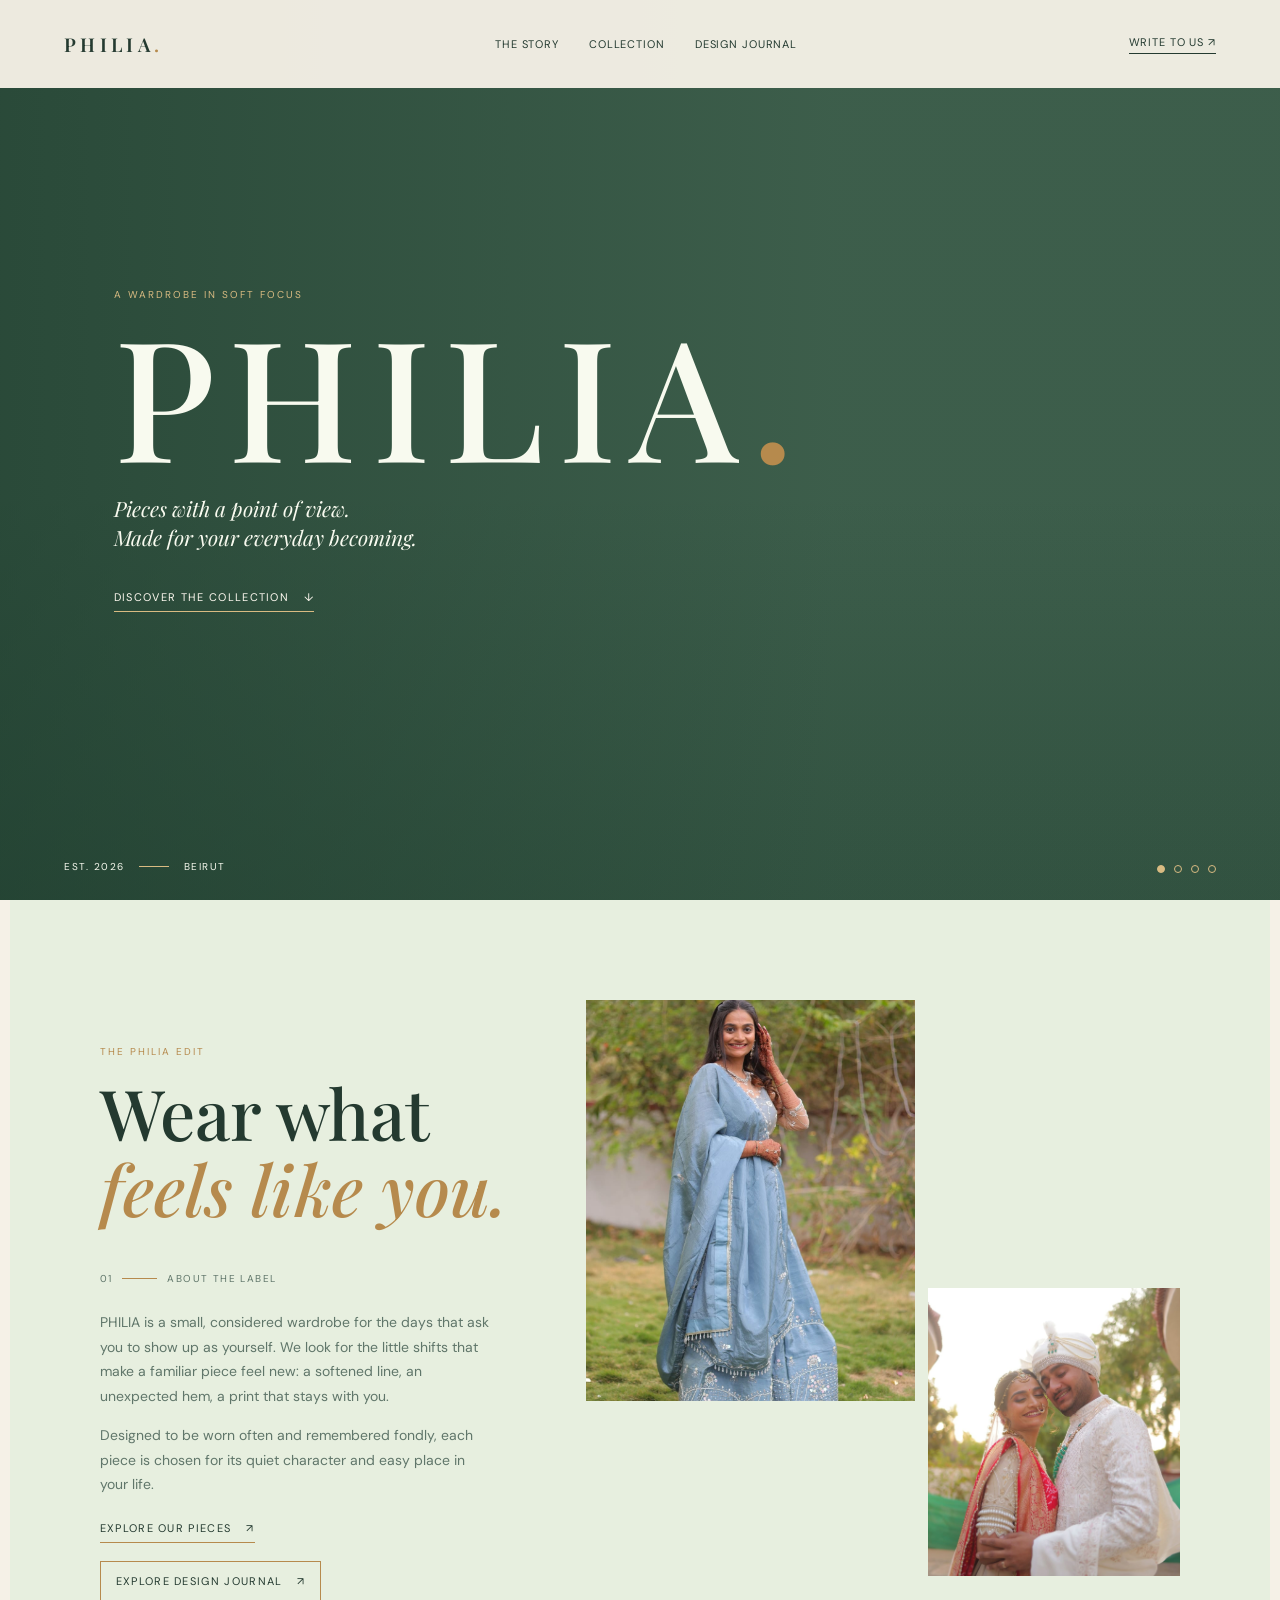
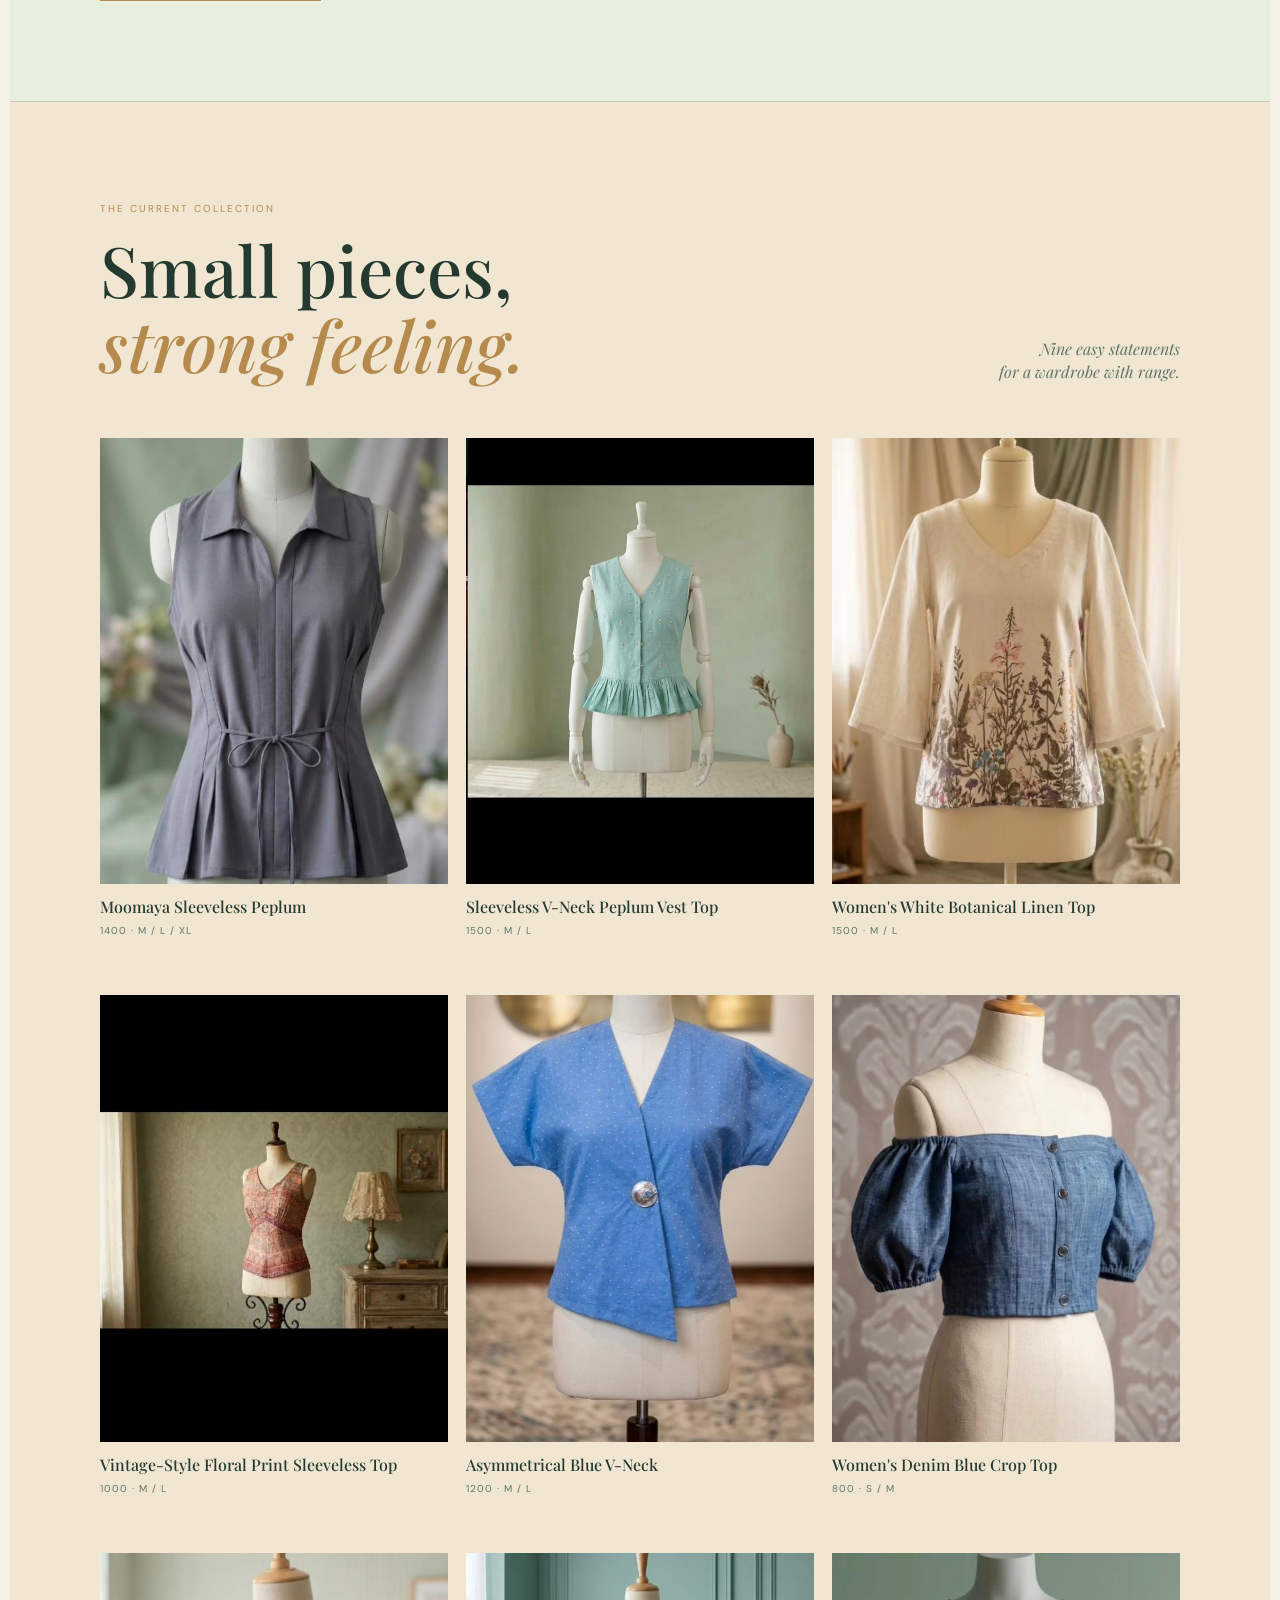
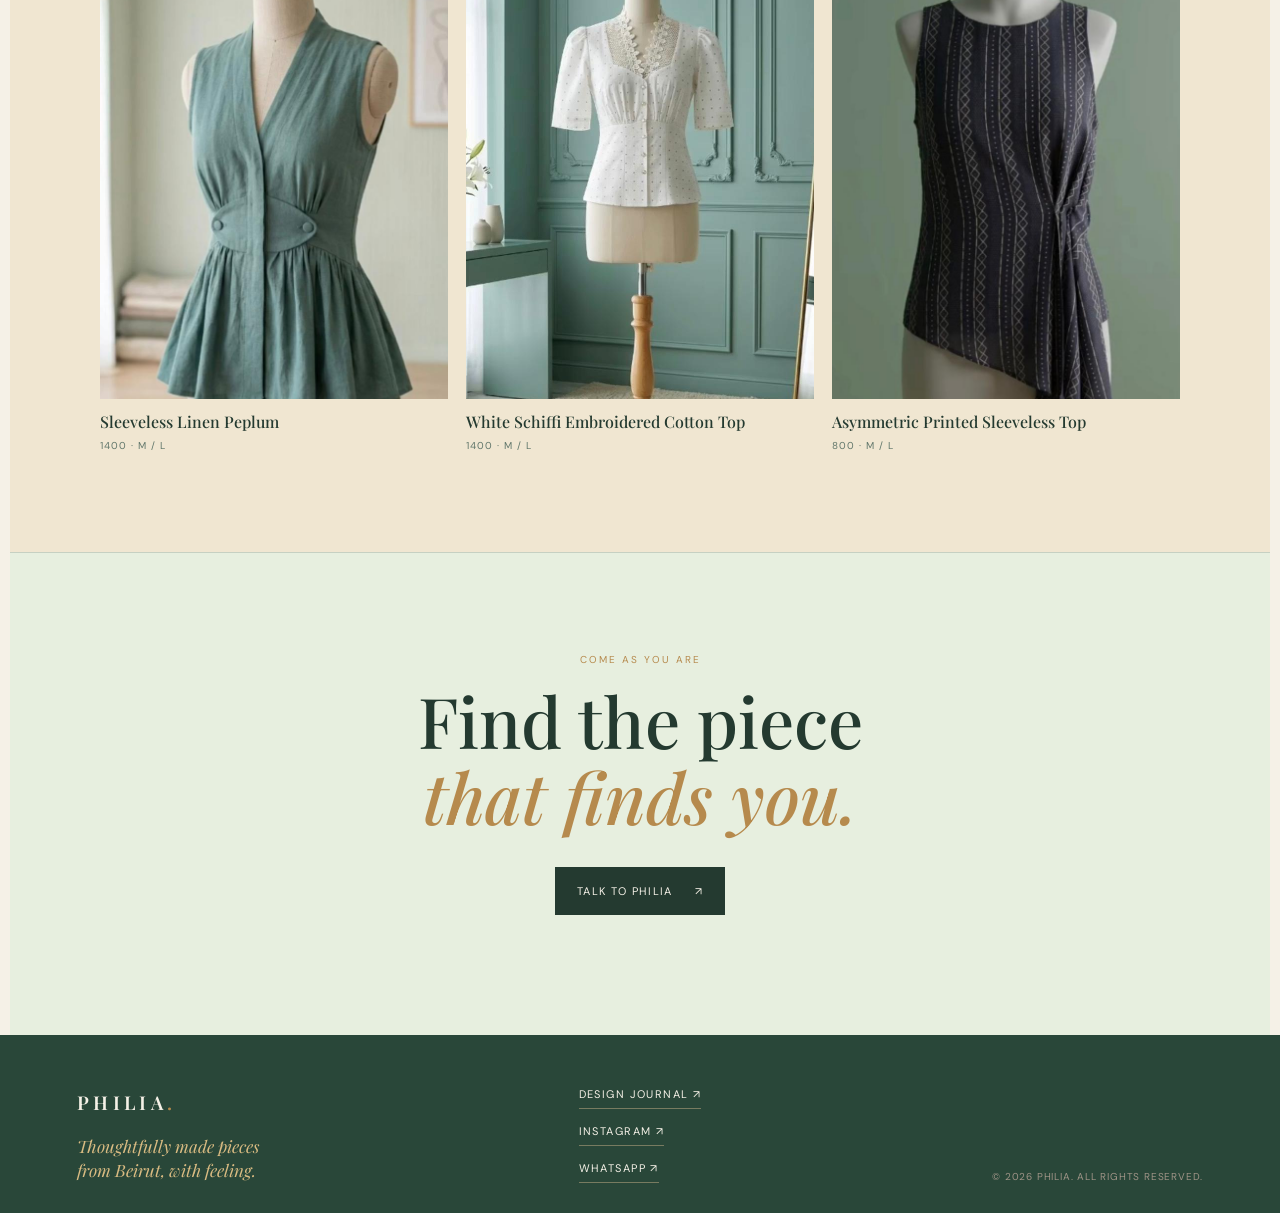
==== index.html @ 5bada614 "Initial Commit" ====
<!doctype html>
<html lang="en">
<head>
  <meta charset="UTF-8">
  <meta name="viewport" content="width=device-width, initial-scale=1.0">
  <meta name="description" content="PHILIA — considered womenswear for the quietly unforgettable.">
  <title>PHILIA | Considered Womenswear</title>
  <link rel="preconnect" href="https://fonts.googleapis.com">
  <link rel="preconnect" href="https://fonts.gstatic.com" crossorigin>
  <link href="https://fonts.googleapis.com/css2?family=DM+Sans:wght@400;500;600&family=Playfair+Display:ital,wght@0,500;0,600;1,500&display=swap" rel="stylesheet">
  <link rel="stylesheet" href="styles.css">
</head>
<body>
  <header class="site-header">
    <a class="wordmark" href="#top" aria-label="PHILIA home">PHILIA<span class="wordmark-dot">.</span></a>
    <nav class="site-nav" aria-label="Main navigation">
      <a href="#story">The story</a>
      <a href="#collection">Collection</a>
      <a href="designs.html">Design journal</a>
    </nav>
    <a class="header-contact" href="https://wa.me/9619113823" target="_blank" rel="noreferrer">Write to us <span aria-hidden="true">↗</span></a>
  </header>

  <main id="top">
    <section class="hero" aria-label="PHILIA introduction">
      <div class="hero-slideshow" data-hero-slideshow>
        <div class="hero-slide is-active"><video class="hero-video" autoplay muted loop playsinline preload="metadata"><source src="client reviews.mp4" type="video/mp4"></video></div>
        <div class="hero-slide"><img class="hero-video" src="designs/WhatsApp Image 2026-09-01 at 2.03.04 PM (2).jpeg" alt="PHILIA collection look"></div>
        <div class="hero-slide"><img class="hero-video" src="designs/WhatsApp Image 2026-09-01 at 2.03.07 PM (2).jpeg" alt="PHILIA collection detail"></div>
        <div class="hero-slide"><img class="hero-video" src="designs/WhatsApp Image 2026-09-01 at 2.03.10 PM.jpeg" alt="PHILIA editorial look"></div>
      </div>
      <div class="hero-wash"></div>
      <div class="hero-copy">
        <p class="eyebrow eyebrow-light">A wardrobe in soft focus</p>
        <h1>PHILIA<span class="hero-mark">.</span></h1>
        <p class="hero-tagline">Pieces with a point of view.<br>Made for your everyday becoming.</p>
        <a class="text-link text-link-light" href="#collection">Discover the collection <span aria-hidden="true">↓</span></a>
      </div>
      <p class="hero-credit">Est. 2026 <span></span> Beirut</p>
      <div class="hero-dots" aria-label="Hero slideshow navigation">
        <button class="hero-dot is-active" type="button" data-hero-slide="0" aria-label="Show hero video"></button>
        <button class="hero-dot" type="button" data-hero-slide="1" aria-label="Show hero image one"></button>
        <button class="hero-dot" type="button" data-hero-slide="2" aria-label="Show hero image two"></button>
        <button class="hero-dot" type="button" data-hero-slide="3" aria-label="Show hero image three"></button>
      </div>
    </section>

    <section class="story section-shell" id="story">
      <div class="story-heading">
        <p class="eyebrow">The PHILIA edit</p>
        <h2>Wear what<br><em>feels like you.</em></h2>
      </div>
      <div class="story-gallery">
        <figure class="story-image story-image-tall">
          <img src="designs/WhatsApp Image 2026-09-01 at 2.03.03 PM.jpeg" alt="PHILIA collection detail" loading="lazy">
        </figure>
        <figure class="story-image story-image-small">
          <img src="designs/WhatsApp Image 2026-09-01 at 2.03.04 PM (1).jpeg" alt="Softly tailored PHILIA silhouette" loading="lazy">
        </figure>
      </div>
      <div class="story-copy">
        <p class="story-number">01 <span></span> About the label</p>
        <p>PHILIA is a small, considered wardrobe for the days that ask you to show up as yourself. We look for the little shifts that make a familiar piece feel new: a softened line, an unexpected hem, a print that stays with you.</p>
        <p>Designed to be worn often and remembered fondly, each piece is chosen for its quiet character and easy place in your life.</p>
        <div class="story-actions">
          <a class="text-link" href="#collection">Explore our pieces <span aria-hidden="true">↗</span></a>
          <a class="button button-journal" href="designs.html">Explore design journal <span aria-hidden="true">↗</span></a>
        </div>
      </div>
    </section>

    <section class="collection section-shell" id="collection">
      <div class="collection-intro">
        <div>
          <p class="eyebrow">The current collection</p>
          <h2>Small pieces,<br><em>strong feeling.</em></h2>
        </div>
        <p class="collection-note">Nine easy statements<br>for a wardrobe with range.</p>
      </div>
      <div class="product-grid" id="product-grid" aria-live="polite"></div>
    </section>

    <section class="closing-note section-shell">
      <p class="eyebrow">Come as you are</p>
      <h2>Find the piece<br><em>that finds you.</em></h2>
      <a class="button button-dark" href="https://wa.me/9619113823" target="_blank" rel="noreferrer">Talk to PHILIA <span aria-hidden="true">↗</span></a>
    </section>
  </main>

  <footer class="site-footer">
    <div class="footer-brand"><a class="wordmark" href="#top">PHILIA<span class="wordmark-dot">.</span></a><p>Thoughtfully made pieces<br>from Beirut, with feeling.</p></div>
    <div class="footer-links"><a href="designs.html">Design journal <span aria-hidden="true">↗</span></a><a href="https://www.instagram.com/philia_byvaishali/" target="_blank" rel="noreferrer">Instagram <span aria-hidden="true">↗</span></a><a href="https://wa.me/9619113823" target="_blank" rel="noreferrer">WhatsApp <span aria-hidden="true">↗</span></a></div>
    <p class="footer-legal">© 2026 PHILIA. All rights reserved.</p>
  </footer>

  <div class="modal" id="product-modal" aria-hidden="true" role="dialog" aria-modal="true" aria-labelledby="modal-title">
    <div class="modal-backdrop" data-close-modal></div>
    <div class="modal-panel">
      <button class="modal-close" type="button" aria-label="Close product details" data-close-modal>×</button>
      <div class="modal-media" id="modal-media"></div>
      <div class="modal-details">
        <p class="eyebrow" id="modal-index"></p>
        <h2 id="modal-title"></h2>
        <p class="modal-description" id="modal-description"></p>
        <a class="button button-dark modal-whatsapp" id="modal-whatsapp" href="#" target="_blank" rel="noreferrer">Order on WhatsApp <span aria-hidden="true">↗</span></a>
      </div>
    </div>
  </div>
  <script src="script.js"></script>
</body>
</html>
---- styles.css ----
:root {
  --ink: #243a30;
  --muted: #60766a;
  --paper: #f5f1e7;
  --paper-deep: #dfe9d7;
  --sage-wash: #e7efdf;
  --gold-wash: #f0e6d1;
  --gold: #b68a4d;
  --gold-light: #d9bb82;
  --line: rgba(36, 58, 48, .17);
  --serif: "Playfair Display", Georgia, serif;
  --sans: "DM Sans", "Helvetica Neue", sans-serif;
}

* { box-sizing: border-box; }
html { scroll-behavior: smooth; }
body { margin: 0; background: var(--paper); color: var(--ink); font-family: var(--sans); font-size: 14px; }
a { color: inherit; text-decoration: none; }
button { font: inherit; }
.site-header { align-items: center; background: rgba(245, 241, 231, .96); display: flex; height: 72px; justify-content: space-between; padding: 0 5vw; position: absolute; top: 0; width: 100%; z-index: 4; }
.wordmark { font: 600 19px var(--serif); letter-spacing: .23em; }
.wordmark-dot, .hero-mark { color: var(--gold); }
.site-nav { display: none; gap: 30px; }
.site-nav a, .header-contact { font-size: 11px; letter-spacing: .08em; text-transform: uppercase; }
.header-contact { border-bottom: 1px solid var(--ink); padding-bottom: 4px; }
.hero { align-items: center; background: #3f604d; color: #f8faef; display: flex; height: 100svh; justify-content: center; min-height: 680px; overflow: hidden; position: relative; }
.hero-slideshow, .hero-slide { inset: 0; position: absolute; }
.hero-slide { opacity: 0; transition: opacity 1.1s ease; }
.hero-slide.is-active { opacity: 1; }
.hero-video { height: 100%; object-fit: cover; position: absolute; width: 100%; }
.hero-wash { background: linear-gradient(90deg, rgba(24, 55, 40, .54), rgba(24, 55, 40, .06) 65%), linear-gradient(0deg, rgba(24, 55, 40, .3), transparent 45%); inset: 0; position: absolute; }
.hero-copy { position: relative; text-align: center; z-index: 1; }
.eyebrow { color: var(--gold); font-size: 10px; letter-spacing: .2em; margin: 0 0 17px; text-transform: uppercase; }
.eyebrow-light { color: var(--gold-light); }
.hero h1 { font: 500 clamp(68px, 18vw, 168px)/.9 var(--serif); letter-spacing: .08em; margin: 0 0 25px; }
.hero-tagline { font: italic 21px/1.35 var(--serif); margin: 0 auto 36px; }
.text-link { border-bottom: 1px solid var(--gold); color: var(--ink); display: inline-flex; font-size: 11px; gap: 15px; letter-spacing: .12em; padding-bottom: 7px; text-transform: uppercase; }
.text-link-light { border-color: var(--gold-light); color: #fffaf1; }
.hero-credit { bottom: 27px; font-size: 10px; left: 5vw; letter-spacing: .15em; margin: 0; position: absolute; text-transform: uppercase; z-index: 1; }
.hero-credit span { border-top: 1px solid var(--gold-light); display: inline-block; margin: 0 10px 3px; width: 30px; }
.hero-dots { bottom: 27px; display: flex; gap: 9px; position: absolute; right: 5vw; z-index: 2; }
.hero-dot { background: transparent; border: 1px solid var(--gold-light); border-radius: 50%; cursor: pointer; height: 8px; padding: 0; width: 8px; }
.hero-dot.is-active { background: var(--gold-light); }
.section-shell { margin: auto; max-width: 1260px; padding: 100px 6vw; }
.story { background: var(--sage-wash); display: grid; gap: 46px; grid-template-columns: 1fr; }
.story h2, .collection h2, .closing-note h2 { font: 500 clamp(38px, 7vw, 70px)/1.08 var(--serif); margin: 0; }
em { color: var(--gold); font-weight: 500; }
.story-gallery { display: grid; gap: 13px; grid-template-columns: 1.3fr 1fr; }
.story-image { margin: 0; overflow: hidden; }
.story-image img { display: block; height: 100%; object-fit: cover; width: 100%; }
.story-image-tall { aspect-ratio: .82; }
.story-image-small { align-self: end; aspect-ratio: .88; margin-bottom: 25px; }
.story-copy { align-self: end; max-width: 390px; }
.story-number { align-items: center; color: var(--muted); display: flex; font-size: 10px; gap: 10px; letter-spacing: .14em; margin: 0 0 25px; text-transform: uppercase; }
.story-number span { border-top: 1px solid var(--gold); width: 35px; }
.story-copy > p:not(.story-number) { color: var(--muted); font-size: 14px; line-height: 1.75; margin: 0 0 15px; }
.story-actions { align-items: center; display: flex; flex-wrap: wrap; gap: 18px 26px; margin-top: 24px; }
.story-copy .text-link { margin-top: 0; }
.collection { background: var(--gold-wash); border-top: 1px solid var(--line); }
.collection-intro { align-items: end; display: flex; justify-content: space-between; margin-bottom: 55px; }
.collection-note { color: var(--muted); font: italic 16px/1.45 var(--serif); margin: 0; text-align: right; }
.product-grid { display: grid; gap: 34px 14px; grid-template-columns: repeat(2, 1fr); }
.product-card { cursor: pointer; min-width: 0; }
.product-image { aspect-ratio: .76; background: var(--paper-deep); overflow: hidden; position: relative; }
.product-image img { height: 100%; object-fit: cover; transition: transform .65s cubic-bezier(.2,.7,.2,1); width: 100%; }
.product-card:hover .product-image img { transform: scale(1.035); }
.product-open { align-items: center; background: var(--paper); border-radius: 50%; bottom: 14px; display: flex; font-size: 22px; height: 42px; justify-content: center; opacity: 0; position: absolute; right: 14px; transform: translateY(5px); transition: opacity .25s, transform .25s; width: 42px; }
.product-card:hover .product-open, .product-card:focus-within .product-open { opacity: 1; transform: translateY(0); }
.product-meta { padding-top: 13px; }
.product-meta h3 { font: 500 16px/1.25 var(--serif); margin: 0 0 7px; }
.product-meta p { color: var(--muted); font-size: 10px; letter-spacing: .1em; margin: 0; text-transform: uppercase; }
.closing-note { align-items: center; background: var(--sage-wash); border-top: 1px solid var(--line); display: flex; flex-direction: column; padding-bottom: 120px; text-align: center; }
.closing-note .button { margin-top: 32px; }
.button { align-items: center; border: 0; cursor: pointer; display: inline-flex; font-size: 11px; gap: 22px; justify-content: center; letter-spacing: .12em; padding: 17px 22px; text-transform: uppercase; }
.button-dark { background: var(--ink); color: var(--paper); }
.button-journal { border: 1px solid var(--gold); color: var(--ink); gap: 14px; padding: 12px 15px; }
.button-journal:hover { background: var(--gold); color: #fffdf5; }
.site-footer { background: #294739; color: var(--paper); display: grid; gap: 45px; padding: 52px 6vw 30px; }
.footer-brand p { color: var(--gold-light); font: italic 17px/1.4 var(--serif); margin: 20px 0 0; }
.footer-links { display: flex; flex-direction: column; gap: 15px; }
.footer-links a { border-bottom: 1px solid rgba(216, 187, 145, .45); font-size: 11px; letter-spacing: .13em; padding-bottom: 7px; text-transform: uppercase; width: fit-content; }
.footer-legal { color: #9f9487; font-size: 10px; letter-spacing: .08em; margin: 0; text-transform: uppercase; }
.modal { display: none; inset: 0; position: fixed; z-index: 10; }
.modal.is-open { display: block; }
.modal-backdrop { background: rgba(30, 24, 18, .72); inset: 0; position: absolute; }
.modal-panel { background: var(--paper); height: 100%; overflow-y: auto; position: relative; width: 100%; z-index: 1; }
.modal-close { background: var(--paper); border: 0; border-radius: 50%; cursor: pointer; font-size: 27px; height: 42px; line-height: 1; position: fixed; right: 17px; top: 17px; width: 42px; z-index: 3; }
.modal-media { background: var(--paper-deep); position: relative; }
.modal-slide { display: none; aspect-ratio: .8; position: relative; }
.modal-slide.is-active { display: block; }
.modal-slide video, .modal-slide img { height: 100%; object-fit: contain; width: 100%; }
.modal-controls { align-items: center; bottom: 17px; display: flex; justify-content: space-between; left: 17px; position: absolute; right: 17px; }
.modal-arrow { background: var(--paper); border: 0; border-radius: 50%; cursor: pointer; font-size: 20px; height: 38px; width: 38px; }
.modal-dots { display: flex; gap: 7px; }
.modal-dot { background: var(--paper); border: 1px solid var(--ink); border-radius: 50%; cursor: pointer; height: 7px; padding: 0; width: 7px; }
.modal-dot.is-active { background: var(--gold); border-color: var(--gold); }
.modal-details { padding: 35px 8vw 50px; }
.modal-details h2 { font: 500 37px/1.1 var(--serif); margin: 0 0 24px; max-width: 470px; }
.modal-description { color: var(--muted); line-height: 1.8; white-space: pre-line; }
.modal-whatsapp { margin-top: 15px; }
body.modal-open { overflow: hidden; }
.journal-page { padding-top: 150px; }
.journal-heading { align-items: end; display: flex; justify-content: space-between; margin-bottom: 65px; }
.journal-heading h1 { font: 500 clamp(50px, 9vw, 105px)/.95 var(--serif); margin: 0; }
.journal-heading p { color: var(--muted); font: italic 17px/1.45 var(--serif); margin: 0; max-width: 210px; text-align: right; }
.journal-grid { display: grid; gap: 14px; grid-template-columns: repeat(2, 1fr); }
.journal-figure { margin: 0; overflow: hidden; position: relative; }
.journal-figure a { display: block; height: 100%; }
.journal-figure:nth-child(3n + 1) { aspect-ratio: .8; }
.journal-figure:nth-child(3n + 2) { aspect-ratio: 1; margin-top: 35px; }
.journal-figure:nth-child(3n) { aspect-ratio: .72; }
.journal-figure img { display: block; height: 100%; object-fit: cover; transition: transform .7s ease; width: 100%; }
.journal-figure:hover img { transform: scale(1.04); }
.journal-figure:focus-within { outline: 2px solid var(--gold); outline-offset: 4px; }
.journal-modal { display: none; inset: 0; position: fixed; z-index: 12; }
.journal-modal.is-open { display: block; }
.journal-modal-backdrop { background: rgba(25, 48, 38, .82); inset: 0; position: absolute; }
.journal-modal-panel { background: var(--paper); display: grid; height: min(92vh, 850px); left: 50%; max-width: 1100px; position: absolute; top: 50%; transform: translate(-50%, -50%); width: min(92vw, 1100px); z-index: 1; }
.journal-modal-media { align-items: center; background: var(--paper-deep); display: flex; justify-content: center; min-height: 0; overflow: hidden; }
.journal-modal-media img { display: block; height: 100%; object-fit: contain; width: 100%; }
.journal-modal-details { align-self: center; padding: 48px; }
.journal-modal-details h2 { font: 500 clamp(30px, 4vw, 52px)/1.08 var(--serif); margin: 0 0 30px; }
.journal-modal-close { align-items: center; background: var(--paper); border: 0; border-radius: 50%; color: var(--ink); cursor: pointer; display: flex; font-size: 27px; height: 44px; justify-content: center; line-height: 1; position: absolute; right: 16px; top: 16px; width: 44px; z-index: 2; }
body.journal-modal-open { overflow: hidden; }
.journal-figure figcaption { bottom: 14px; color: #fffaf1; font-size: 10px; left: 14px; letter-spacing: .12em; position: absolute; text-transform: uppercase; }
.journal-footer-note { border-top: 1px solid var(--line); color: var(--muted); font: italic 21px/1.4 var(--serif); margin-top: 80px; padding-top: 25px; }
@media (min-width: 700px) {
  .site-header { height: 88px; }
  .site-nav { display: flex; }
  .hero-copy { margin-right: 28vw; text-align: left; }
  .hero-tagline { margin-left: 0; }
  .story { grid-template-columns: 1fr 1.35fr; }
  .story-heading { padding-top: 45px; }
  .story-copy { grid-column: 1; }
  .story-gallery { grid-column: 2; grid-row: 1 / span 2; }
  .product-grid { grid-template-columns: repeat(3, 1fr); }
  .site-footer { align-items: end; grid-template-columns: 1fr 1fr 1fr; }
  .footer-links { justify-self: center; }
  .footer-legal { justify-self: end; }
  .modal-panel { display: grid; grid-template-columns: minmax(300px, 1fr) minmax(300px, .75fr); margin-left: auto; max-width: 1040px; }
  .modal-media { height: 100vh; }
  .modal-slide { aspect-ratio: auto; height: 100%; }
  .modal-details { align-self: center; padding: 6vw; }
  .journal-grid { grid-template-columns: repeat(3, 1fr); }
  .journal-figure:nth-child(3n + 2) { margin-top: 70px; }
  .journal-modal-panel { grid-template-columns: minmax(0, 1.25fr) minmax(280px, .75fr); }
}
@media (max-width: 699px) {
  .journal-modal-panel { grid-template-rows: minmax(0, 1fr) auto; height: min(90vh, 760px); }
  .journal-modal-details { padding: 25px 24px 30px; }
  .journal-modal-details h2 { margin-bottom: 20px; }
  .journal-modal-details .button { padding: 14px 16px; }
}
@media (min-width: 1050px) {
  .section-shell { padding-left: 7vw; padding-right: 7vw; }
  .product-grid { gap: 58px 18px; }
  .product-image { aspect-ratio: .78; }
}
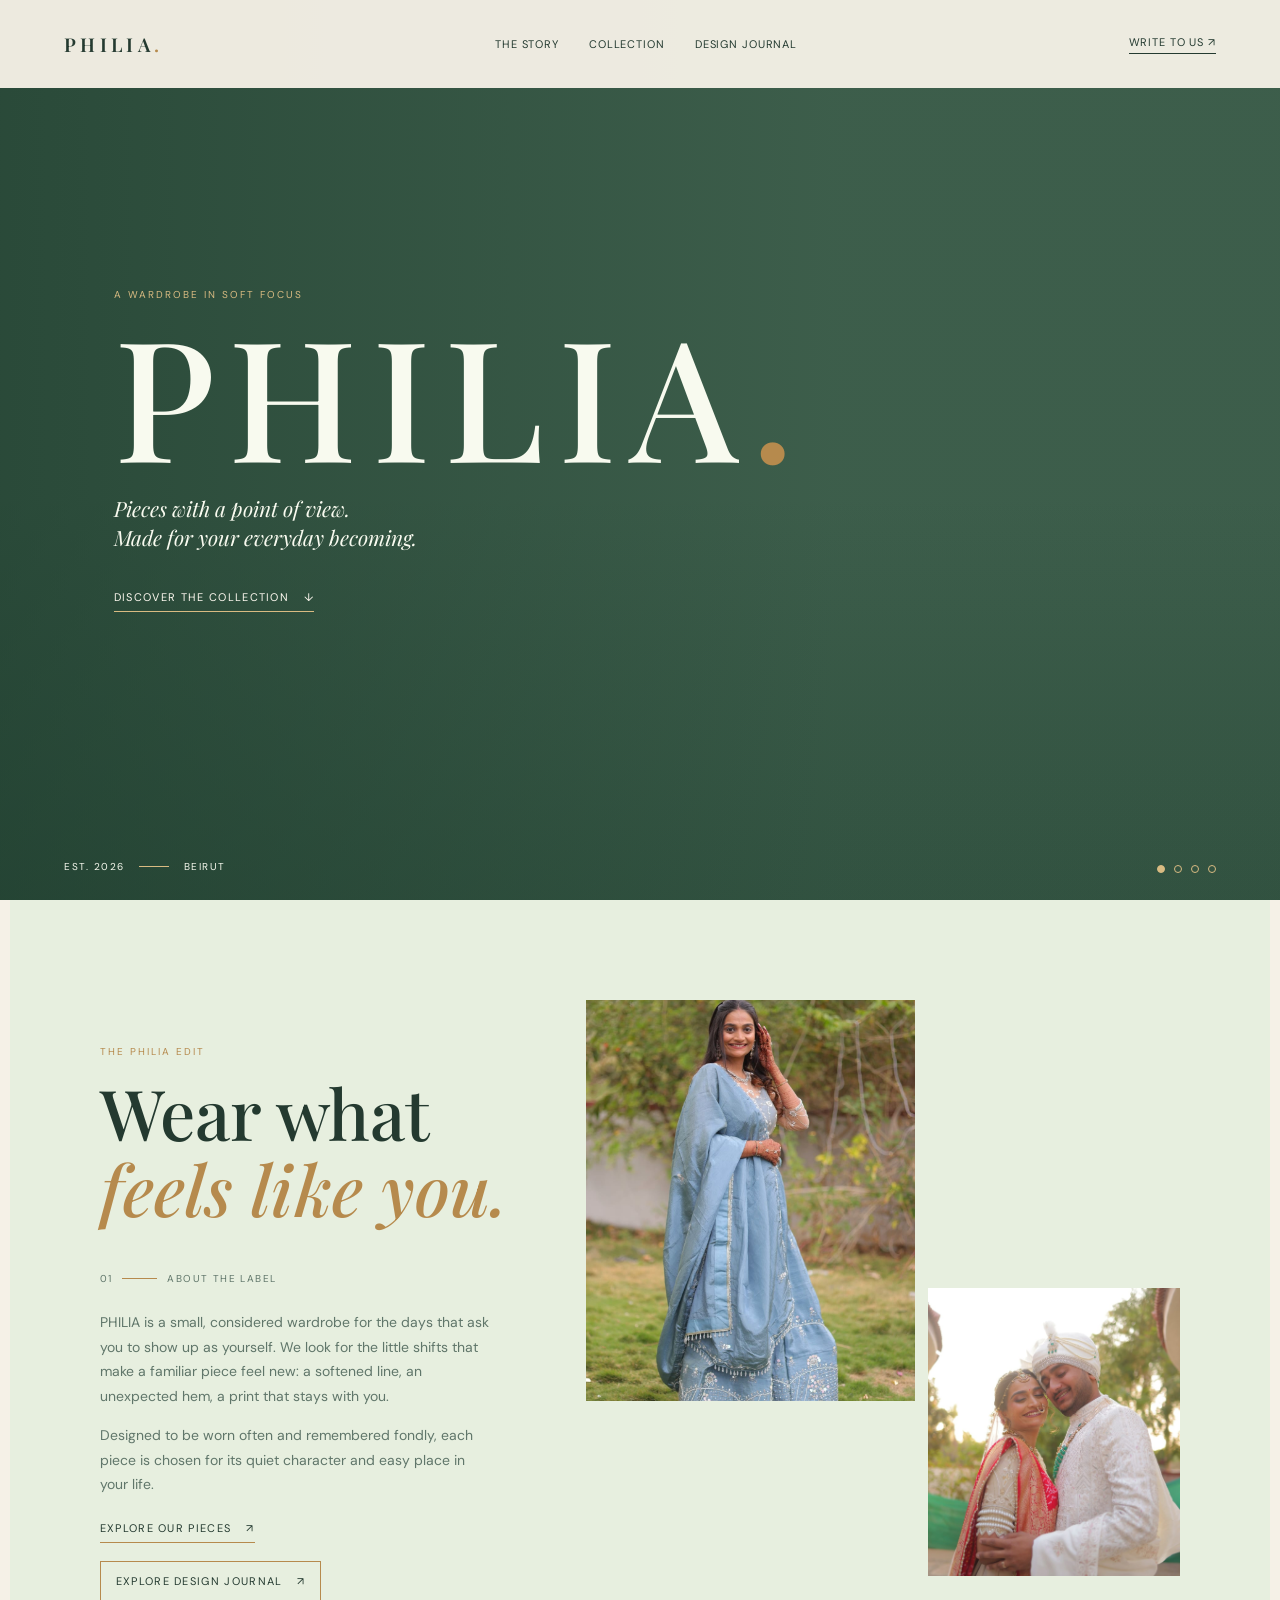
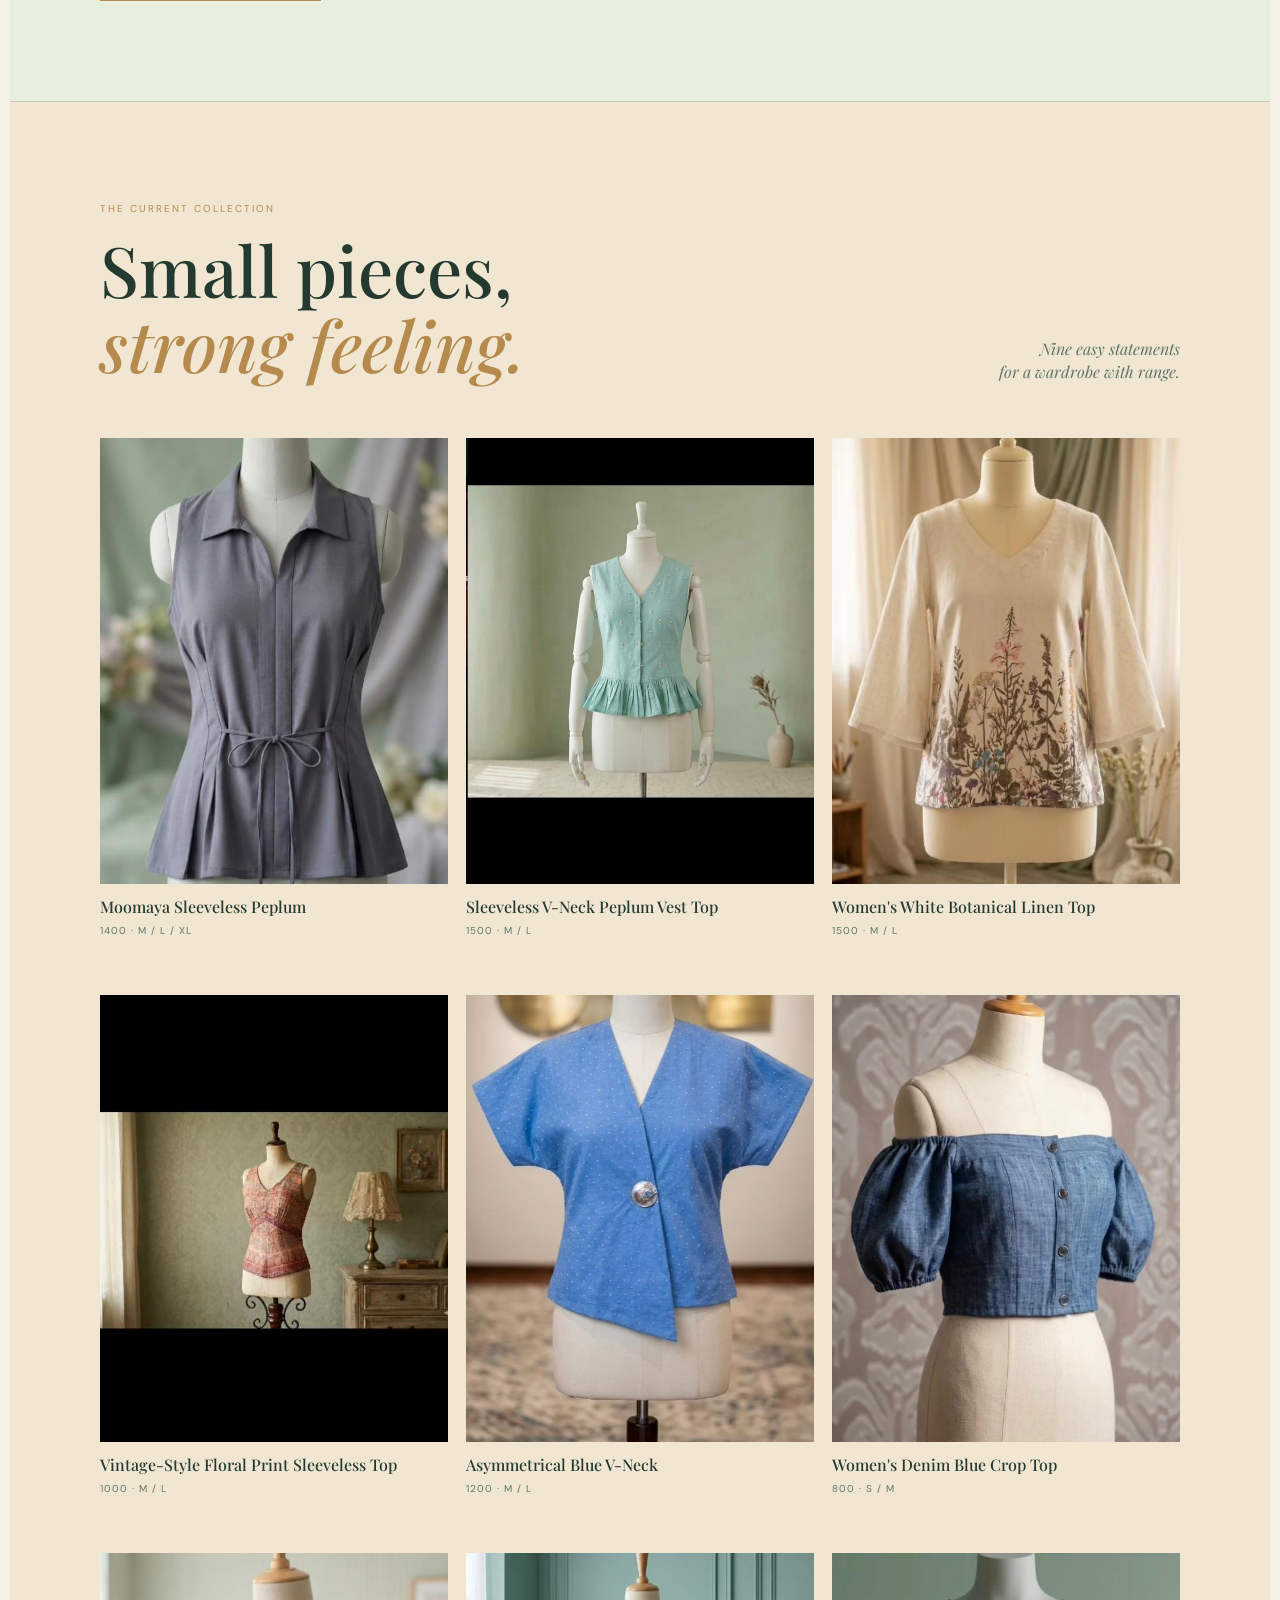
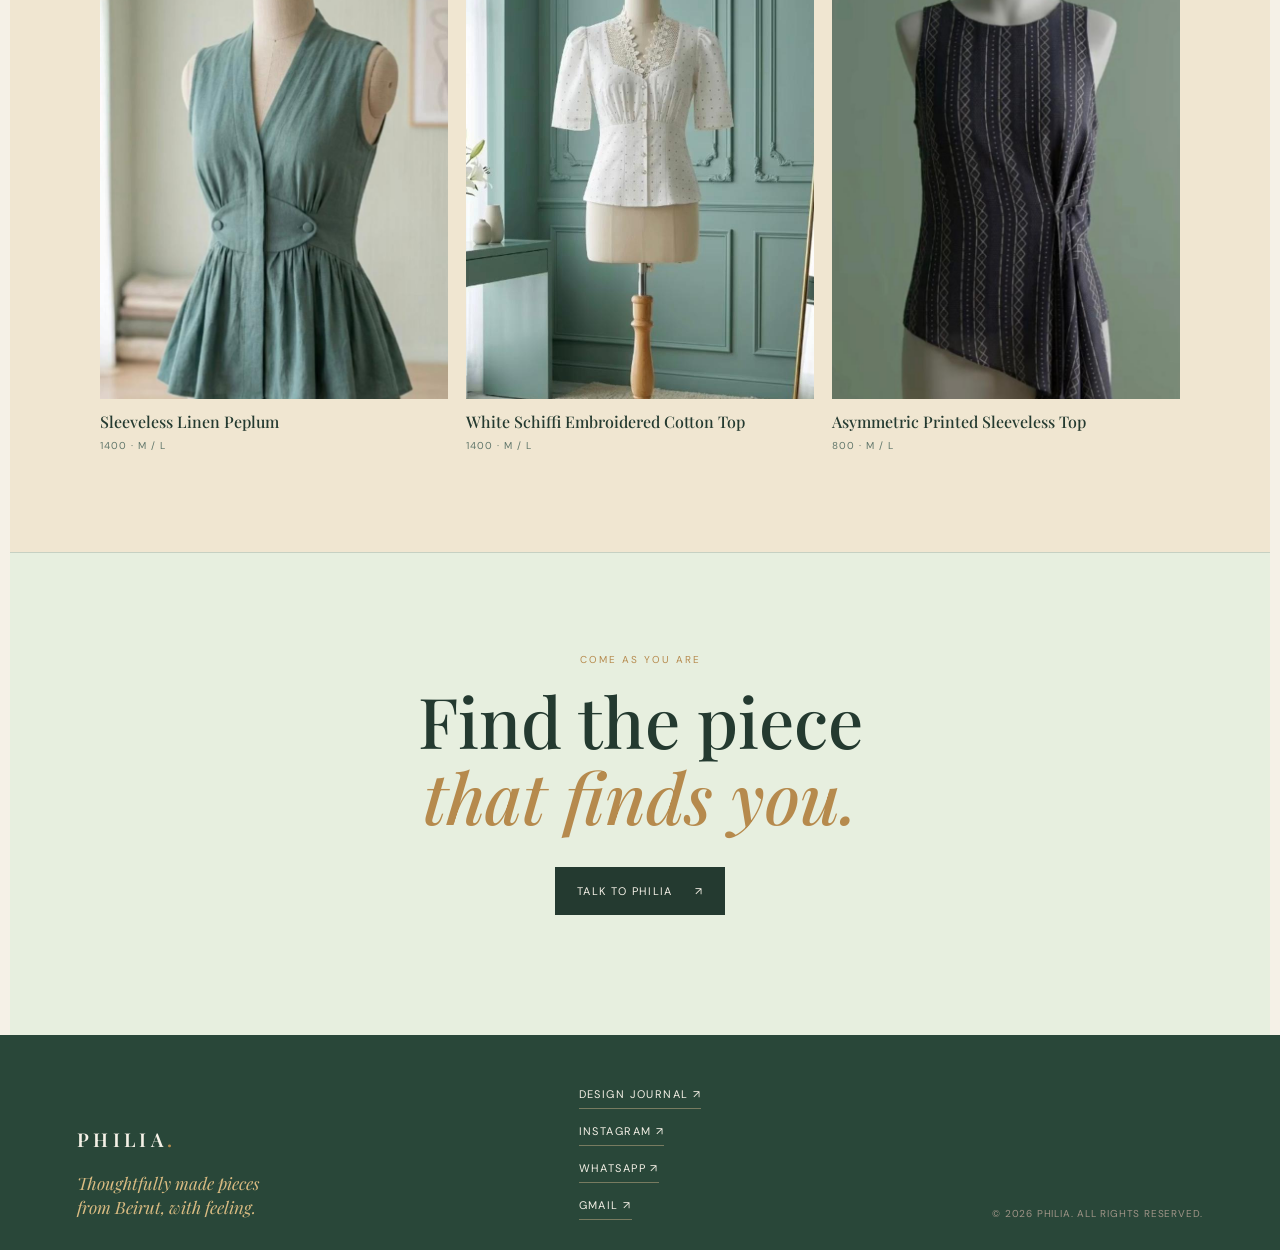
==== commit 0e6c05d8: "change in number" ====
--- a/index.html
+++ b/index.html
@@ -18,7 +18,7 @@
       <a href="#collection">Collection</a>
       <a href="designs.html">Design journal</a>
     </nav>
-    <a class="header-contact" href="https://wa.me/9619113823" target="_blank" rel="noreferrer">Write to us <span aria-hidden="true">↗</span></a>
+    <a class="header-contact" href="https://wa.me/919619113823" target="_blank" rel="noreferrer">Write to us <span aria-hidden="true">↗</span></a>
   </header>
 
   <main id="top">
@@ -83,13 +83,13 @@
     <section class="closing-note section-shell">
       <p class="eyebrow">Come as you are</p>
       <h2>Find the piece<br><em>that finds you.</em></h2>
-      <a class="button button-dark" href="https://wa.me/9619113823" target="_blank" rel="noreferrer">Talk to PHILIA <span aria-hidden="true">↗</span></a>
+      <a class="button button-dark" href="https://wa.me/919619113823" target="_blank" rel="noreferrer">Talk to PHILIA <span aria-hidden="true">↗</span></a>
     </section>
   </main>
 
   <footer class="site-footer">
     <div class="footer-brand"><a class="wordmark" href="#top">PHILIA<span class="wordmark-dot">.</span></a><p>Thoughtfully made pieces<br>from Beirut, with feeling.</p></div>
-    <div class="footer-links"><a href="designs.html">Design journal <span aria-hidden="true">↗</span></a><a href="https://www.instagram.com/philia_byvaishali/" target="_blank" rel="noreferrer">Instagram <span aria-hidden="true">↗</span></a><a href="https://wa.me/9619113823" target="_blank" rel="noreferrer">WhatsApp <span aria-hidden="true">↗</span></a></div>
+    <div class="footer-links"><a href="designs.html">Design journal <span aria-hidden="true">↗</span></a><a href="https://www.instagram.com/philia_byvaishali/" target="_blank" rel="noreferrer">Instagram <span aria-hidden="true">↗</span></a><a href="https://wa.me/919619113823" target="_blank" rel="noreferrer">WhatsApp <span aria-hidden="true">↗</span></a><a href="mailto:philiabyvaishali@gmail.com">Gmail <span aria-hidden="true">↗</span></a></div>
     <p class="footer-legal">© 2026 PHILIA. All rights reserved.</p>
   </footer>
 
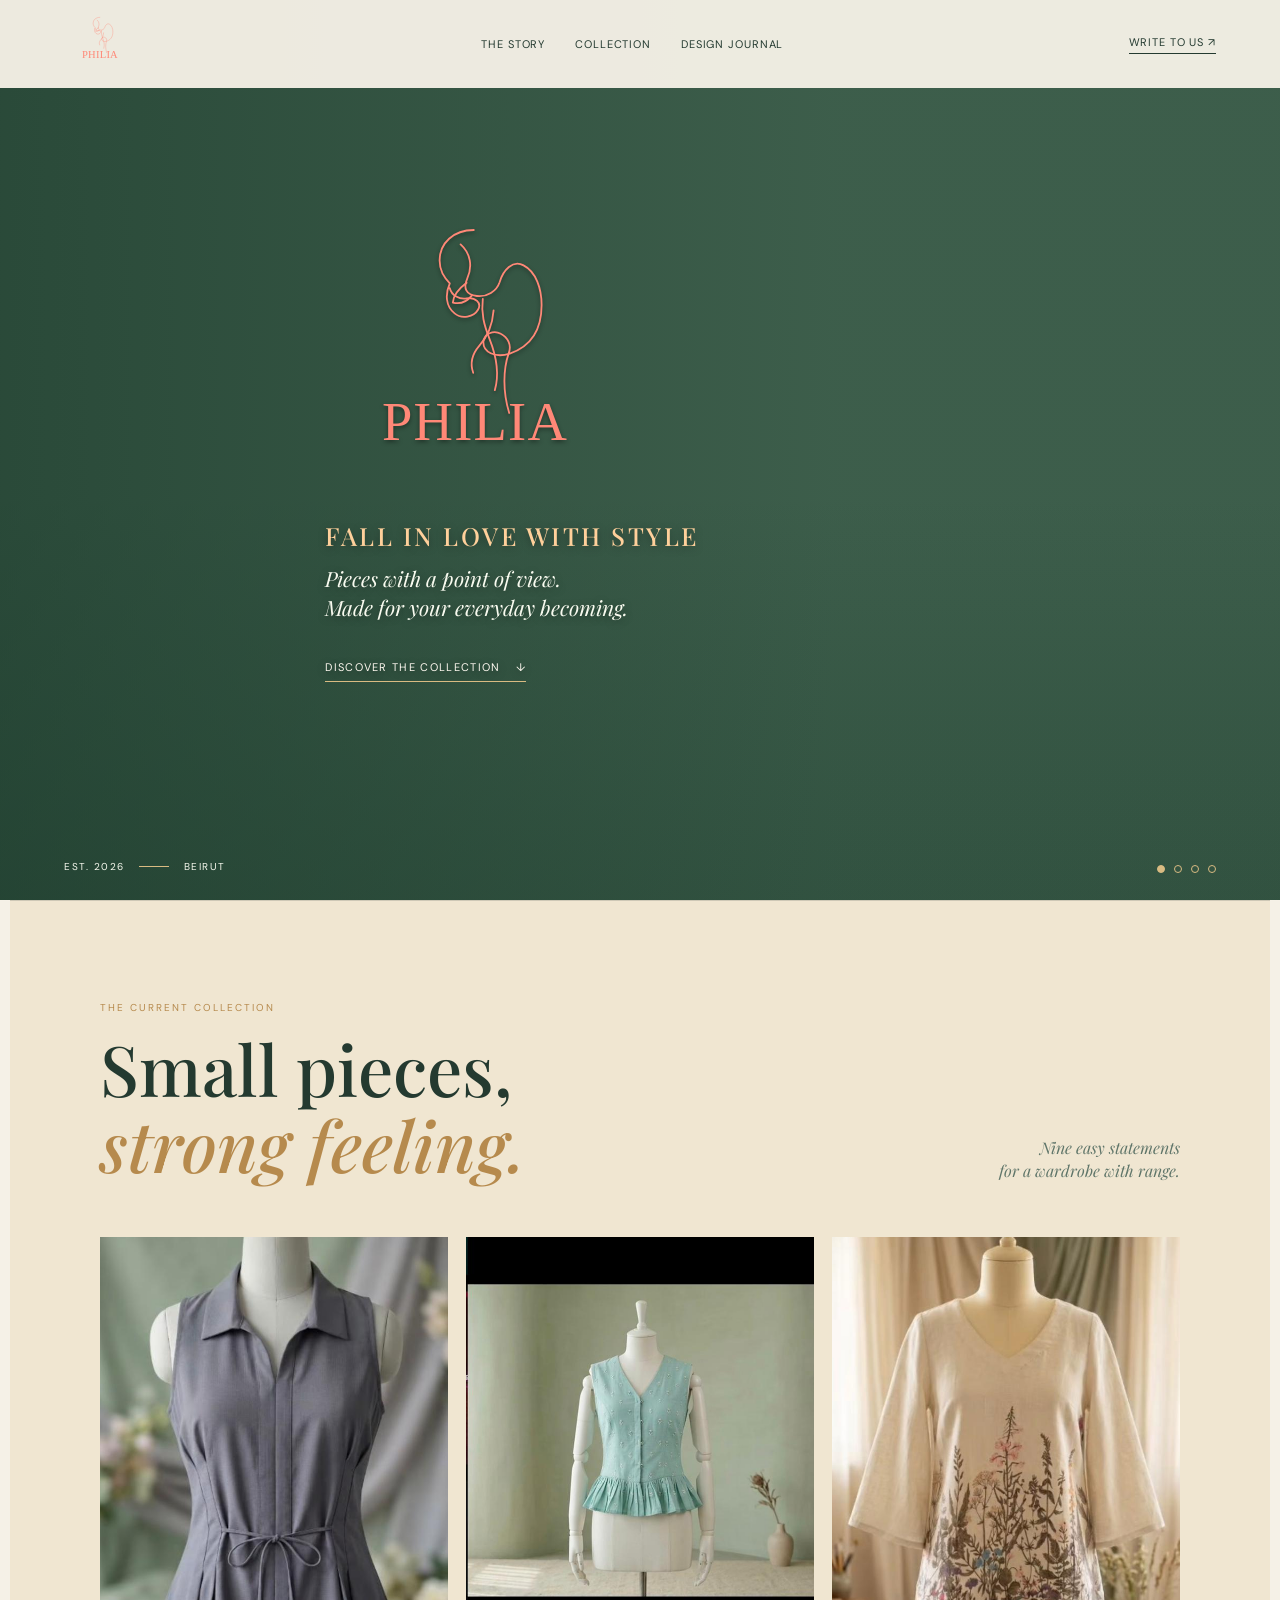
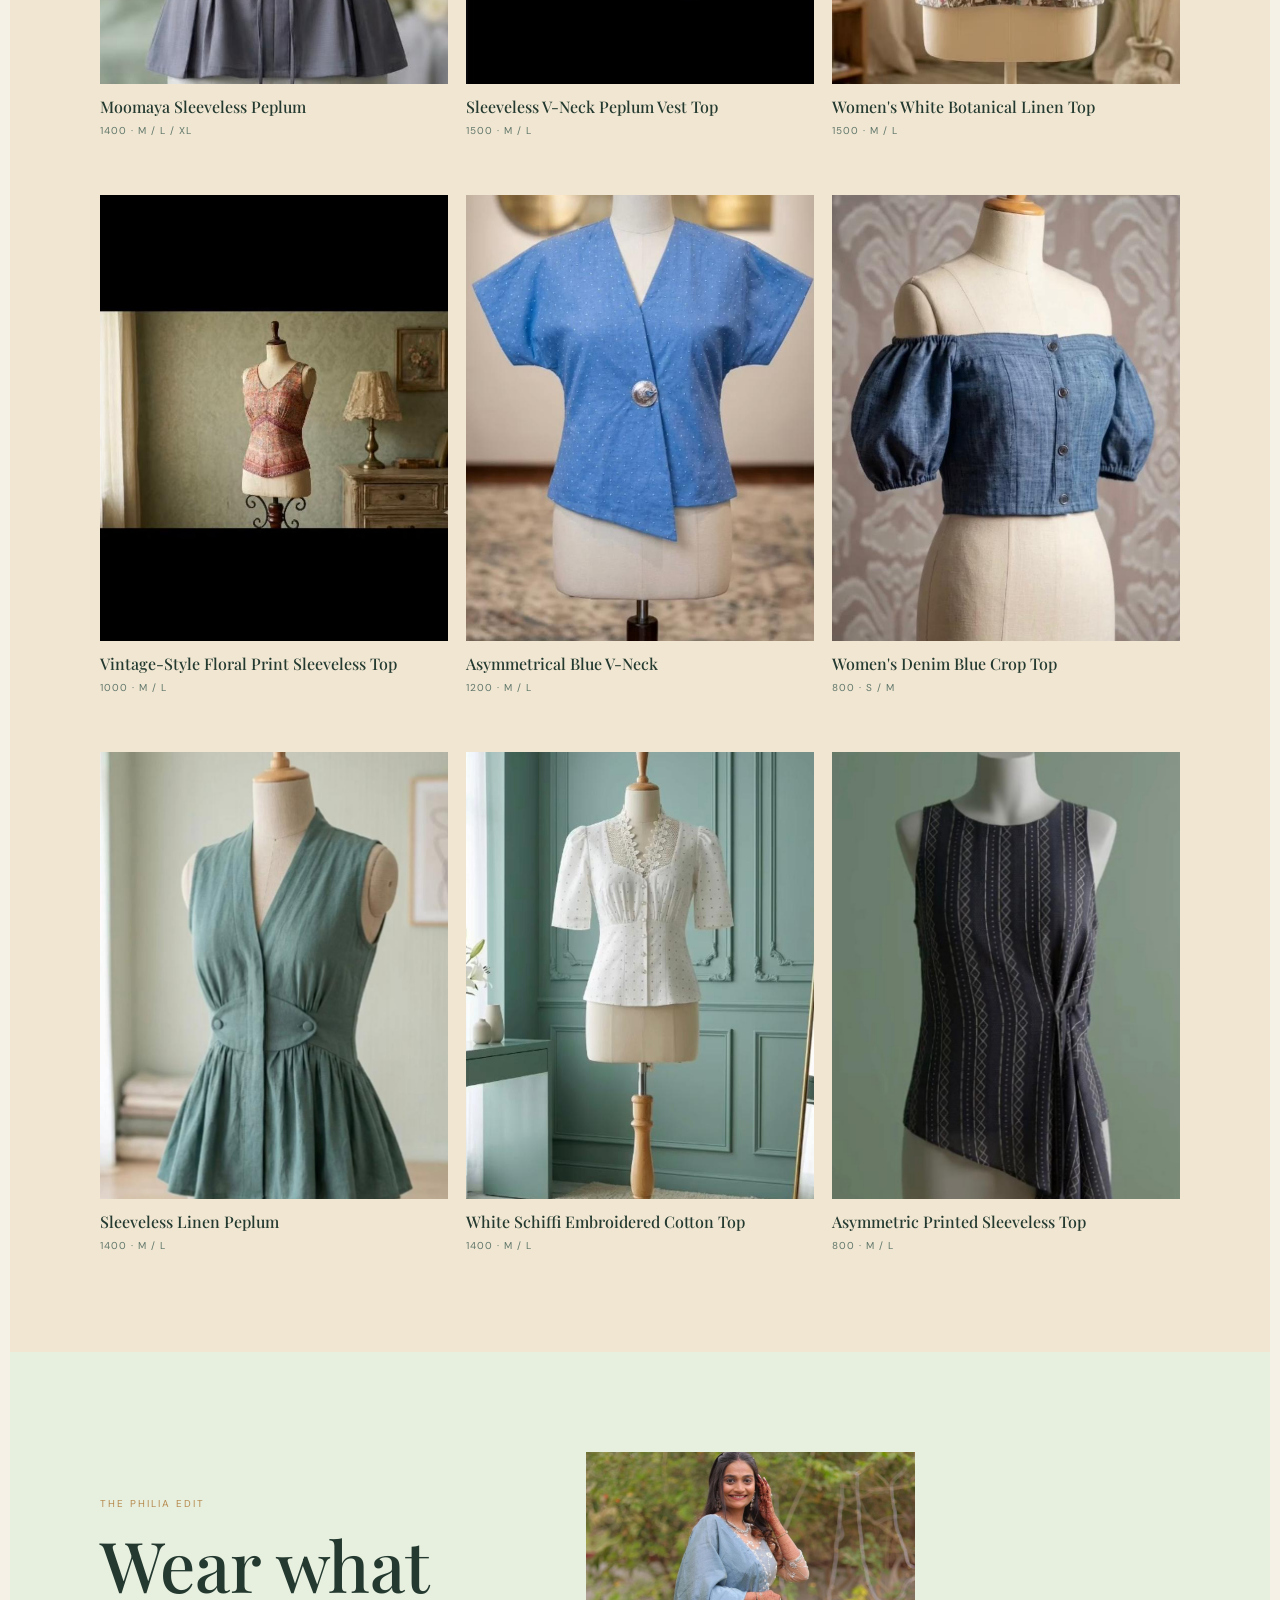
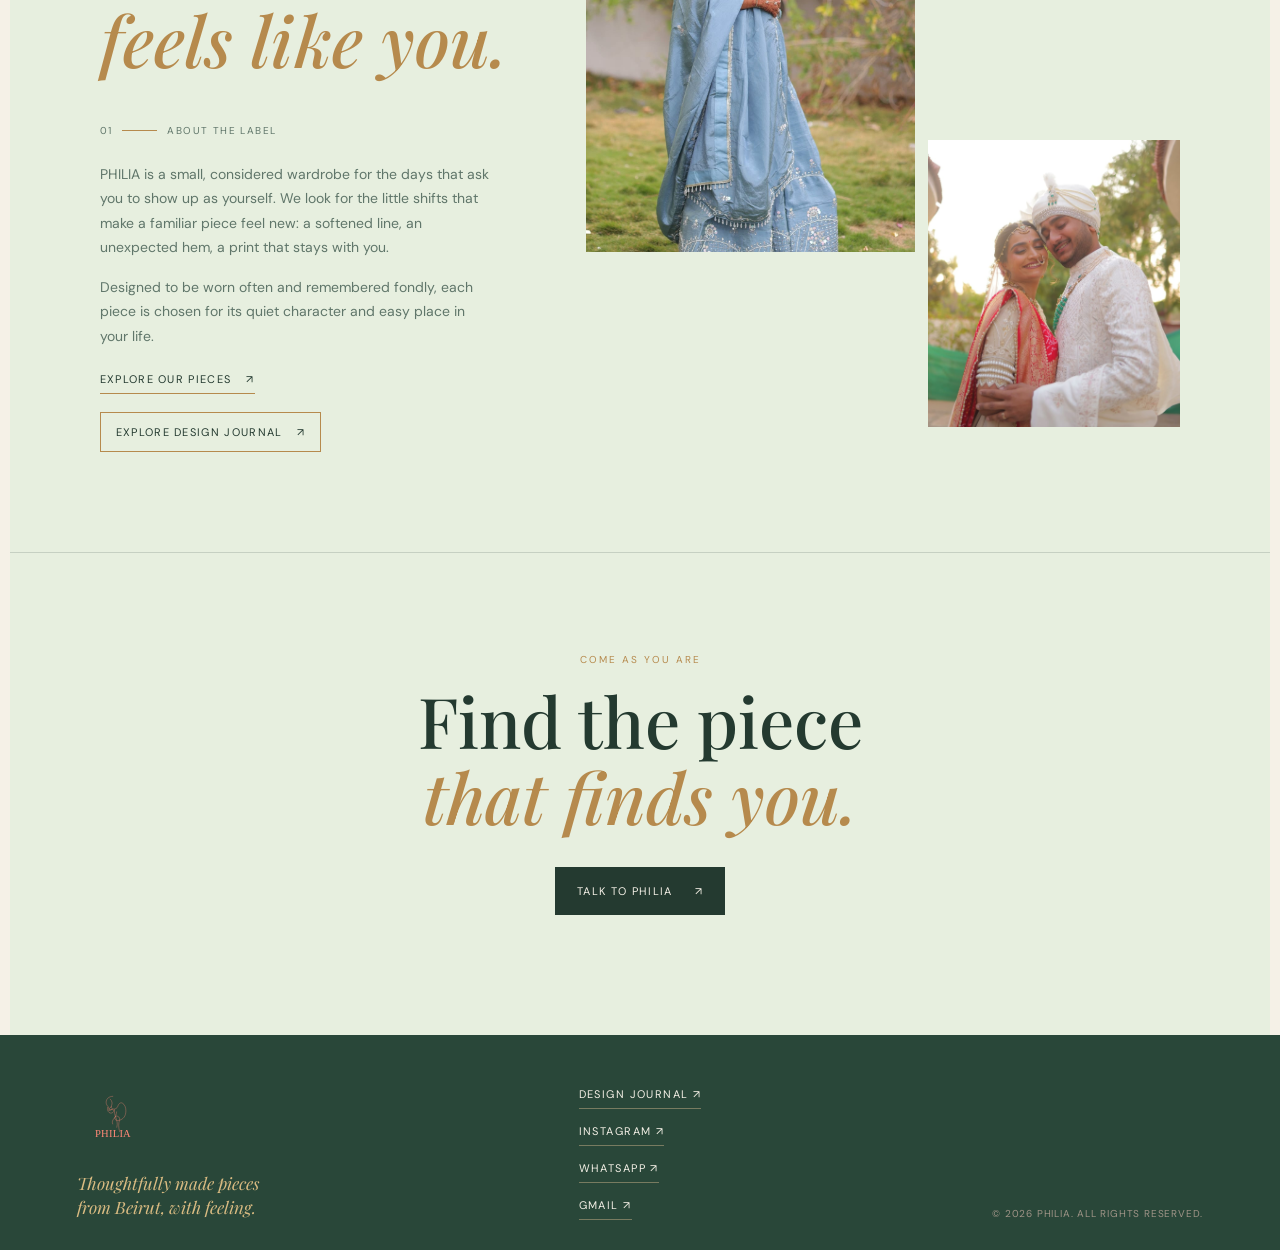
==== commit fb880575: "changes" ====
--- a/index.html
+++ b/index.html
@@ -12,7 +12,7 @@
 </head>
 <body>
   <header class="site-header">
-    <a class="wordmark" href="#top" aria-label="PHILIA home">PHILIA<span class="wordmark-dot">.</span></a>
+    <a class="wordmark" href="#top" aria-label="PHILIA home"><img src="philia-logo.svg" alt="PHILIA"></a>
     <nav class="site-nav" aria-label="Main navigation">
       <a href="#story">The story</a>
       <a href="#collection">Collection</a>
@@ -31,8 +31,8 @@
       </div>
       <div class="hero-wash"></div>
       <div class="hero-copy">
-        <p class="eyebrow eyebrow-light">A wardrobe in soft focus</p>
-        <h1>PHILIA<span class="hero-mark">.</span></h1>
+        <img class="hero-logo" src="philia-logo.svg" alt="PHILIA">
+        <p class="hero-bio">FALL IN LOVE WITH STYLE</p>
         <p class="hero-tagline">Pieces with a point of view.<br>Made for your everyday becoming.</p>
         <a class="text-link text-link-light" href="#collection">Discover the collection <span aria-hidden="true">↓</span></a>
       </div>
@@ -43,6 +43,17 @@
         <button class="hero-dot" type="button" data-hero-slide="2" aria-label="Show hero image two"></button>
         <button class="hero-dot" type="button" data-hero-slide="3" aria-label="Show hero image three"></button>
       </div>
+    </section>
+
+    <section class="collection section-shell" id="collection">
+      <div class="collection-intro">
+        <div>
+          <p class="eyebrow">The current collection</p>
+          <h2>Small pieces,<br><em>strong feeling.</em></h2>
+        </div>
+        <p class="collection-note">Nine easy statements<br>for a wardrobe with range.</p>
+      </div>
+      <div class="product-grid" id="product-grid" aria-live="polite"></div>
     </section>
 
     <section class="story section-shell" id="story">
@@ -69,17 +80,6 @@
       </div>
     </section>
 
-    <section class="collection section-shell" id="collection">
-      <div class="collection-intro">
-        <div>
-          <p class="eyebrow">The current collection</p>
-          <h2>Small pieces,<br><em>strong feeling.</em></h2>
-        </div>
-        <p class="collection-note">Nine easy statements<br>for a wardrobe with range.</p>
-      </div>
-      <div class="product-grid" id="product-grid" aria-live="polite"></div>
-    </section>
-
     <section class="closing-note section-shell">
       <p class="eyebrow">Come as you are</p>
       <h2>Find the piece<br><em>that finds you.</em></h2>
@@ -88,7 +88,7 @@
   </main>
 
   <footer class="site-footer">
-    <div class="footer-brand"><a class="wordmark" href="#top">PHILIA<span class="wordmark-dot">.</span></a><p>Thoughtfully made pieces<br>from Beirut, with feeling.</p></div>
+    <div class="footer-brand"><a class="wordmark" href="#top"><img src="philia-logo.svg" alt="PHILIA"></a><p>Thoughtfully made pieces<br>from Beirut, with feeling.</p></div>
     <div class="footer-links"><a href="designs.html">Design journal <span aria-hidden="true">↗</span></a><a href="https://www.instagram.com/philia_byvaishali/" target="_blank" rel="noreferrer">Instagram <span aria-hidden="true">↗</span></a><a href="https://wa.me/919619113823" target="_blank" rel="noreferrer">WhatsApp <span aria-hidden="true">↗</span></a><a href="mailto:philiabyvaishali@gmail.com">Gmail <span aria-hidden="true">↗</span></a></div>
     <p class="footer-legal">© 2026 PHILIA. All rights reserved.</p>
   </footer>
--- a/styles.css
+++ b/styles.css
@@ -19,6 +19,7 @@
 button { font: inherit; }
 .site-header { align-items: center; background: rgba(245, 241, 231, .96); display: flex; height: 72px; justify-content: space-between; padding: 0 5vw; position: absolute; top: 0; width: 100%; z-index: 4; }
 .wordmark { font: 600 19px var(--serif); letter-spacing: .23em; }
+.wordmark img { display: block; height: 58px; object-fit: contain; width: 72px; }
 .wordmark-dot, .hero-mark { color: var(--gold); }
 .site-nav { display: none; gap: 30px; }
 .site-nav a, .header-contact { font-size: 11px; letter-spacing: .08em; text-transform: uppercase; }
@@ -29,11 +30,12 @@
 .hero-slide.is-active { opacity: 1; }
 .hero-video { height: 100%; object-fit: cover; position: absolute; width: 100%; }
 .hero-wash { background: linear-gradient(90deg, rgba(24, 55, 40, .54), rgba(24, 55, 40, .06) 65%), linear-gradient(0deg, rgba(24, 55, 40, .3), transparent 45%); inset: 0; position: absolute; }
-.hero-copy { position: relative; text-align: center; z-index: 1; }
+.hero-copy { margin-left: 8vw; margin-right: auto; padding: 0; position: relative; text-align: left; text-shadow: 0 2px 8px rgba(0, 0, 0, .35); z-index: 1; }
+.hero-logo { display: block; filter: drop-shadow(0 2px 2px rgba(0, 0, 0, .4)); margin: 0 auto 4px; max-width: min(300px, 58vw); width: 100%; }
 .eyebrow { color: var(--gold); font-size: 10px; letter-spacing: .2em; margin: 0 0 17px; text-transform: uppercase; }
 .eyebrow-light { color: var(--gold-light); }
-.hero h1 { font: 500 clamp(68px, 18vw, 168px)/.9 var(--serif); letter-spacing: .08em; margin: 0 0 25px; }
-.hero-tagline { font: italic 21px/1.35 var(--serif); margin: 0 auto 36px; }
+.hero-bio { color: #ffd09b; font: 500 clamp(16px, 2.4vw, 25px)/1.1 var(--serif); letter-spacing: .1em; margin: 0 0 15px; }
+.hero-tagline { font: italic 21px/1.35 var(--serif); margin: 0 0 36px; }
 .text-link { border-bottom: 1px solid var(--gold); color: var(--ink); display: inline-flex; font-size: 11px; gap: 15px; letter-spacing: .12em; padding-bottom: 7px; text-transform: uppercase; }
 .text-link-light { border-color: var(--gold-light); color: #fffaf1; }
 .hero-credit { bottom: 27px; font-size: 10px; left: 5vw; letter-spacing: .15em; margin: 0; position: absolute; text-transform: uppercase; z-index: 1; }
@@ -127,7 +129,8 @@
 @media (min-width: 700px) {
   .site-header { height: 88px; }
   .site-nav { display: flex; }
-  .hero-copy { margin-right: 28vw; text-align: left; }
+  .hero-copy { margin-right: 28vw; }
+  .hero-logo { margin-left: 0; }
   .hero-tagline { margin-left: 0; }
   .story { grid-template-columns: 1fr 1.35fr; }
   .story-heading { padding-top: 45px; }
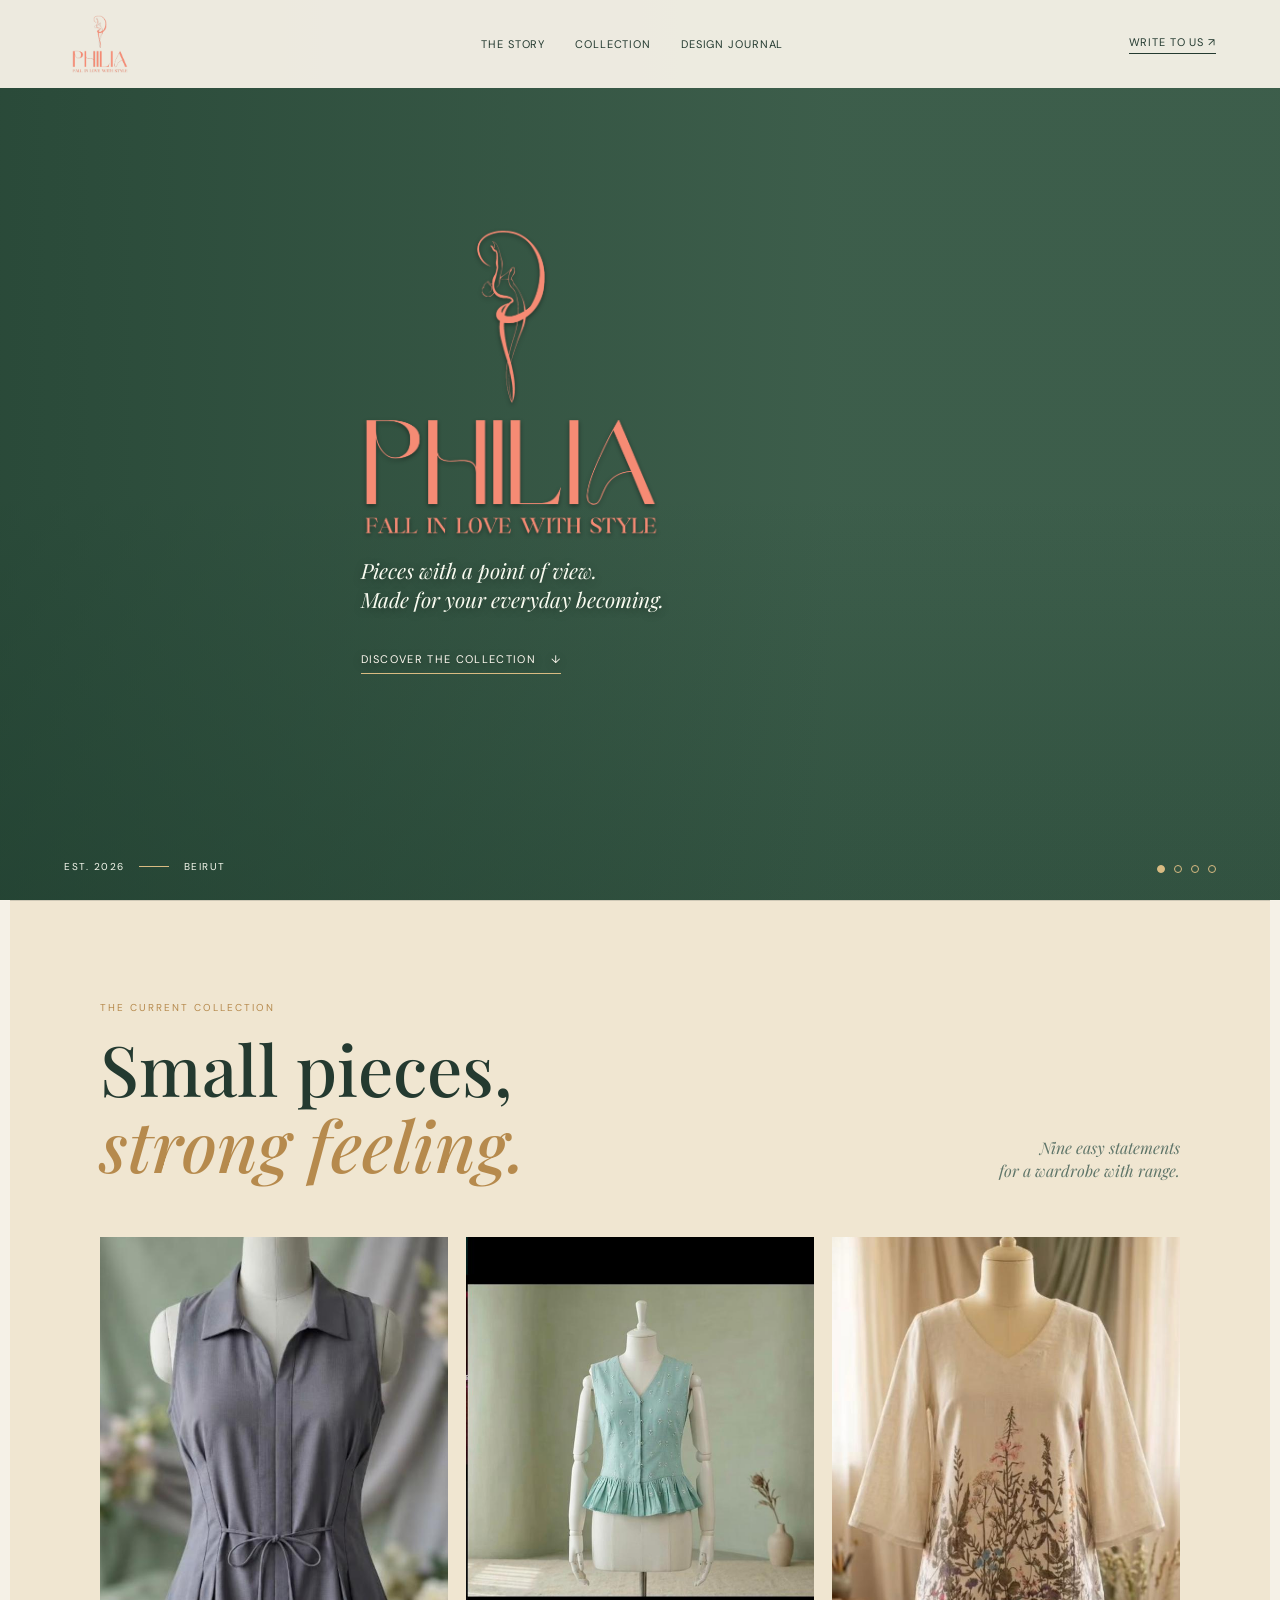
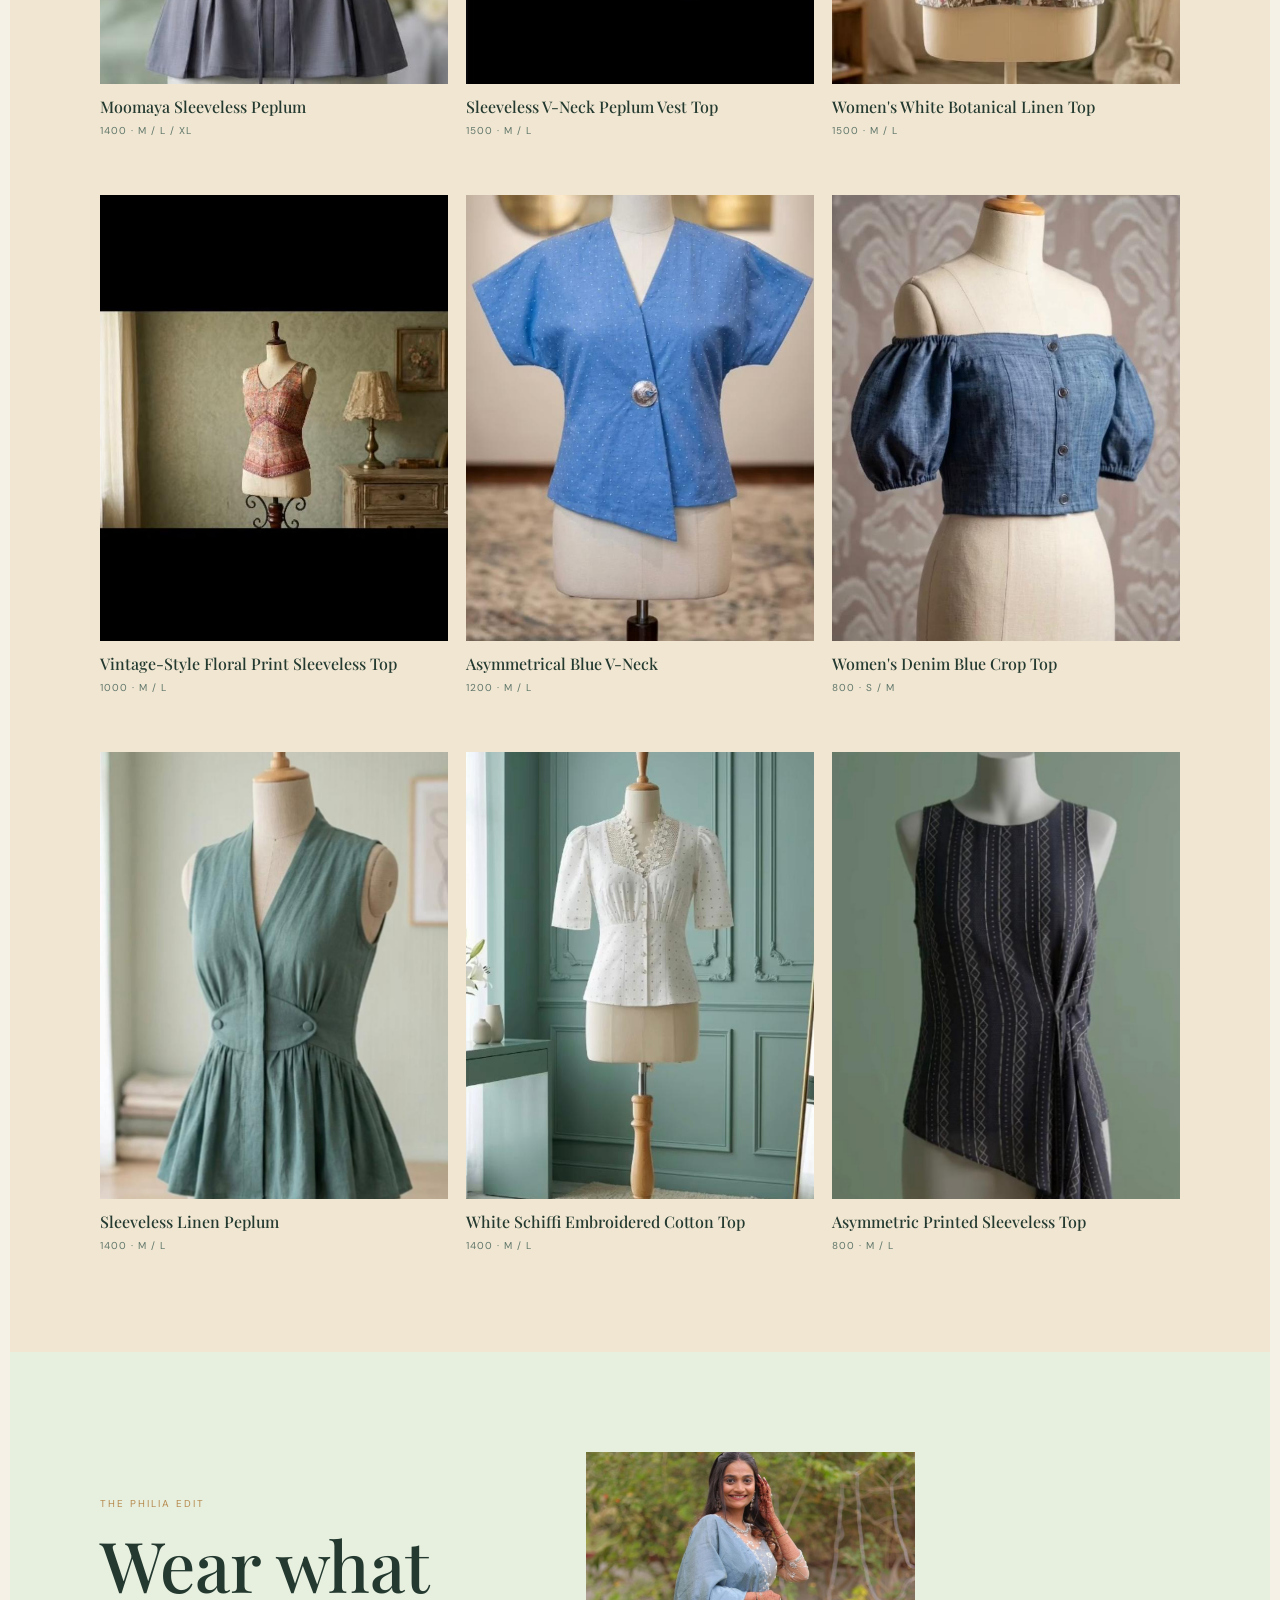
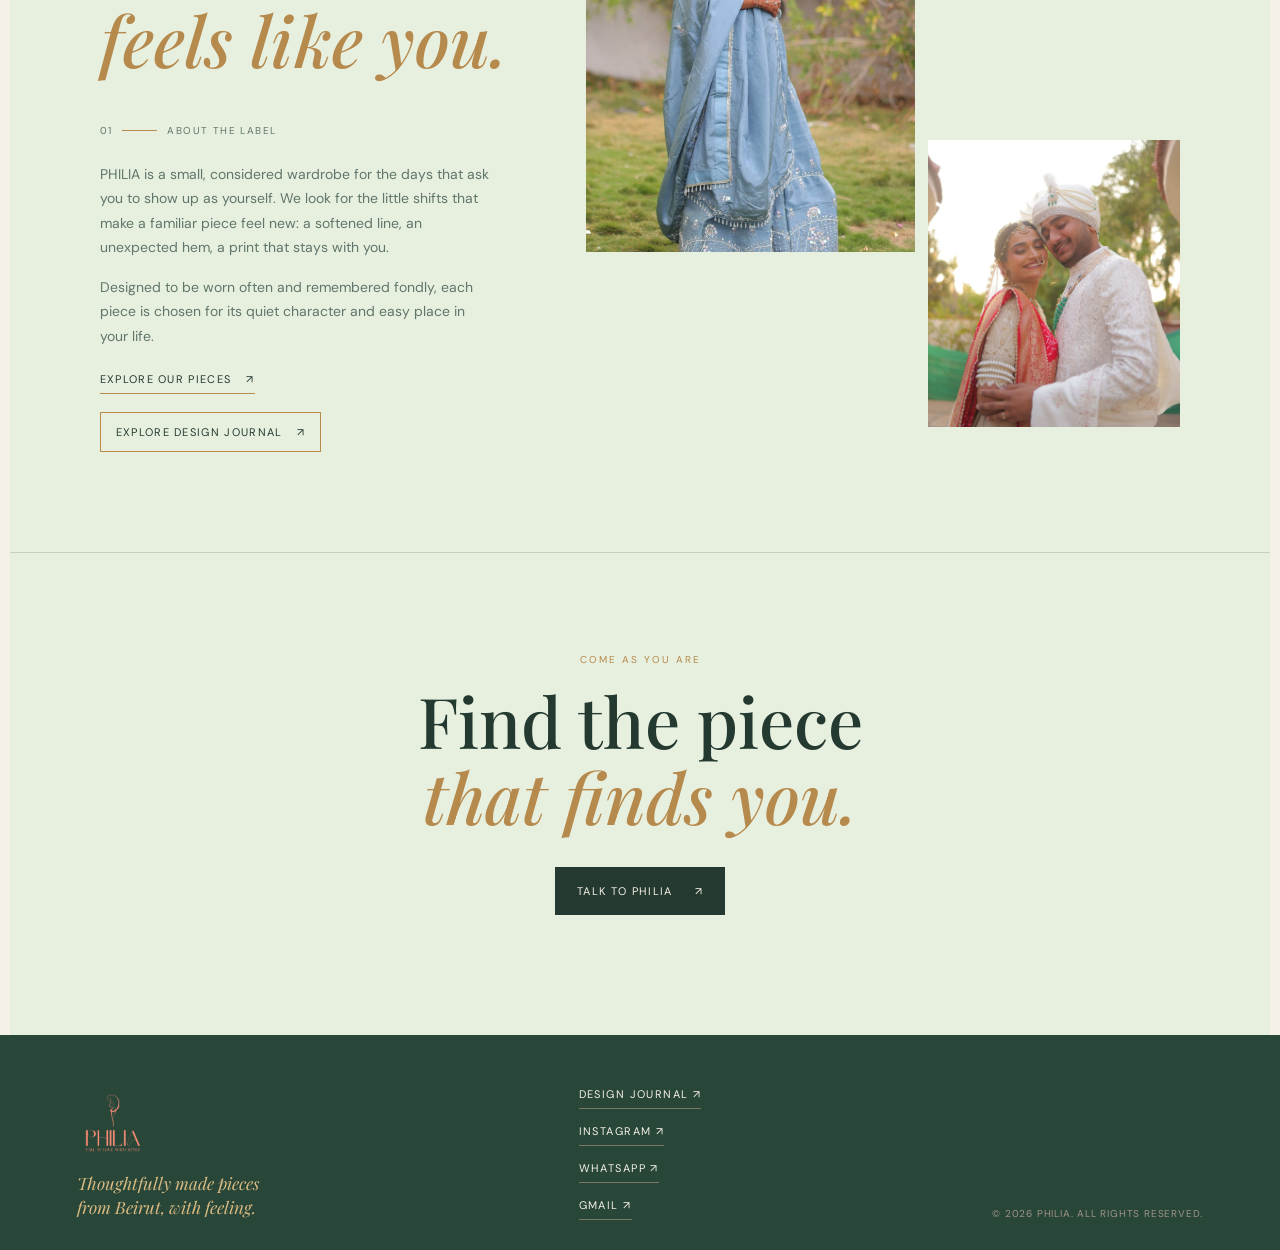
==== commit 867a2dee: "changes" ====
--- a/index.html
+++ b/index.html
@@ -7,12 +7,12 @@
   <title>PHILIA | Considered Womenswear</title>
   <link rel="preconnect" href="https://fonts.googleapis.com">
   <link rel="preconnect" href="https://fonts.gstatic.com" crossorigin>
-  <link href="https://fonts.googleapis.com/css2?family=DM+Sans:wght@400;500;600&family=Playfair+Display:ital,wght@0,500;0,600;1,500&display=swap" rel="stylesheet">
+  <link href="https://fonts.googleapis.com/css2?family=Bodoni+Moda:opsz,wght@6..96,400&family=DM+Sans:wght@400;500;600&family=Playfair+Display:ital,wght@0,500;0,600;1,500&display=swap" rel="stylesheet">
   <link rel="stylesheet" href="styles.css">
 </head>
 <body>
   <header class="site-header">
-    <a class="wordmark" href="#top" aria-label="PHILIA home"><img src="philia-logo.svg" alt="PHILIA"></a>
+    <a class="wordmark" href="#top" aria-label="PHILIA home"><img src="philia_logo_transparent.png" alt="PHILIA"></a>
     <nav class="site-nav" aria-label="Main navigation">
       <a href="#story">The story</a>
       <a href="#collection">Collection</a>
@@ -31,8 +31,7 @@
       </div>
       <div class="hero-wash"></div>
       <div class="hero-copy">
-        <img class="hero-logo" src="philia-logo.svg" alt="PHILIA">
-        <p class="hero-bio">FALL IN LOVE WITH STYLE</p>
+        <img class="hero-logo" src="philia_logo_transparent.png" alt="PHILIA - Fall in Love with Style">
         <p class="hero-tagline">Pieces with a point of view.<br>Made for your everyday becoming.</p>
         <a class="text-link text-link-light" href="#collection">Discover the collection <span aria-hidden="true">↓</span></a>
       </div>
@@ -88,7 +87,7 @@
   </main>
 
   <footer class="site-footer">
-    <div class="footer-brand"><a class="wordmark" href="#top"><img src="philia-logo.svg" alt="PHILIA"></a><p>Thoughtfully made pieces<br>from Beirut, with feeling.</p></div>
+    <div class="footer-brand"><a class="wordmark" href="#top"><img src="philia_logo_transparent.png" alt="PHILIA"></a><p>Thoughtfully made pieces<br>from Beirut, with feeling.</p></div>
     <div class="footer-links"><a href="designs.html">Design journal <span aria-hidden="true">↗</span></a><a href="https://www.instagram.com/philia_byvaishali/" target="_blank" rel="noreferrer">Instagram <span aria-hidden="true">↗</span></a><a href="https://wa.me/919619113823" target="_blank" rel="noreferrer">WhatsApp <span aria-hidden="true">↗</span></a><a href="mailto:philiabyvaishali@gmail.com">Gmail <span aria-hidden="true">↗</span></a></div>
     <p class="footer-legal">© 2026 PHILIA. All rights reserved.</p>
   </footer>
--- a/styles.css
+++ b/styles.css
@@ -31,7 +31,7 @@
 .hero-video { height: 100%; object-fit: cover; position: absolute; width: 100%; }
 .hero-wash { background: linear-gradient(90deg, rgba(24, 55, 40, .54), rgba(24, 55, 40, .06) 65%), linear-gradient(0deg, rgba(24, 55, 40, .3), transparent 45%); inset: 0; position: absolute; }
 .hero-copy { margin-left: 8vw; margin-right: auto; padding: 0; position: relative; text-align: left; text-shadow: 0 2px 8px rgba(0, 0, 0, .35); z-index: 1; }
-.hero-logo { display: block; filter: drop-shadow(0 2px 2px rgba(0, 0, 0, .4)); margin: 0 auto 4px; max-width: min(300px, 58vw); width: 100%; }
+.hero-logo { border: 0; display: block; filter: drop-shadow(0 2px 2px rgba(0, 0, 0, .4)); height: auto; margin: 0 auto 18px; max-width: min(300px, 58vw); width: 100%; }
 .eyebrow { color: var(--gold); font-size: 10px; letter-spacing: .2em; margin: 0 0 17px; text-transform: uppercase; }
 .eyebrow-light { color: var(--gold-light); }
 .hero-bio { color: #ffd09b; font: 500 clamp(16px, 2.4vw, 25px)/1.1 var(--serif); letter-spacing: .1em; margin: 0 0 15px; }
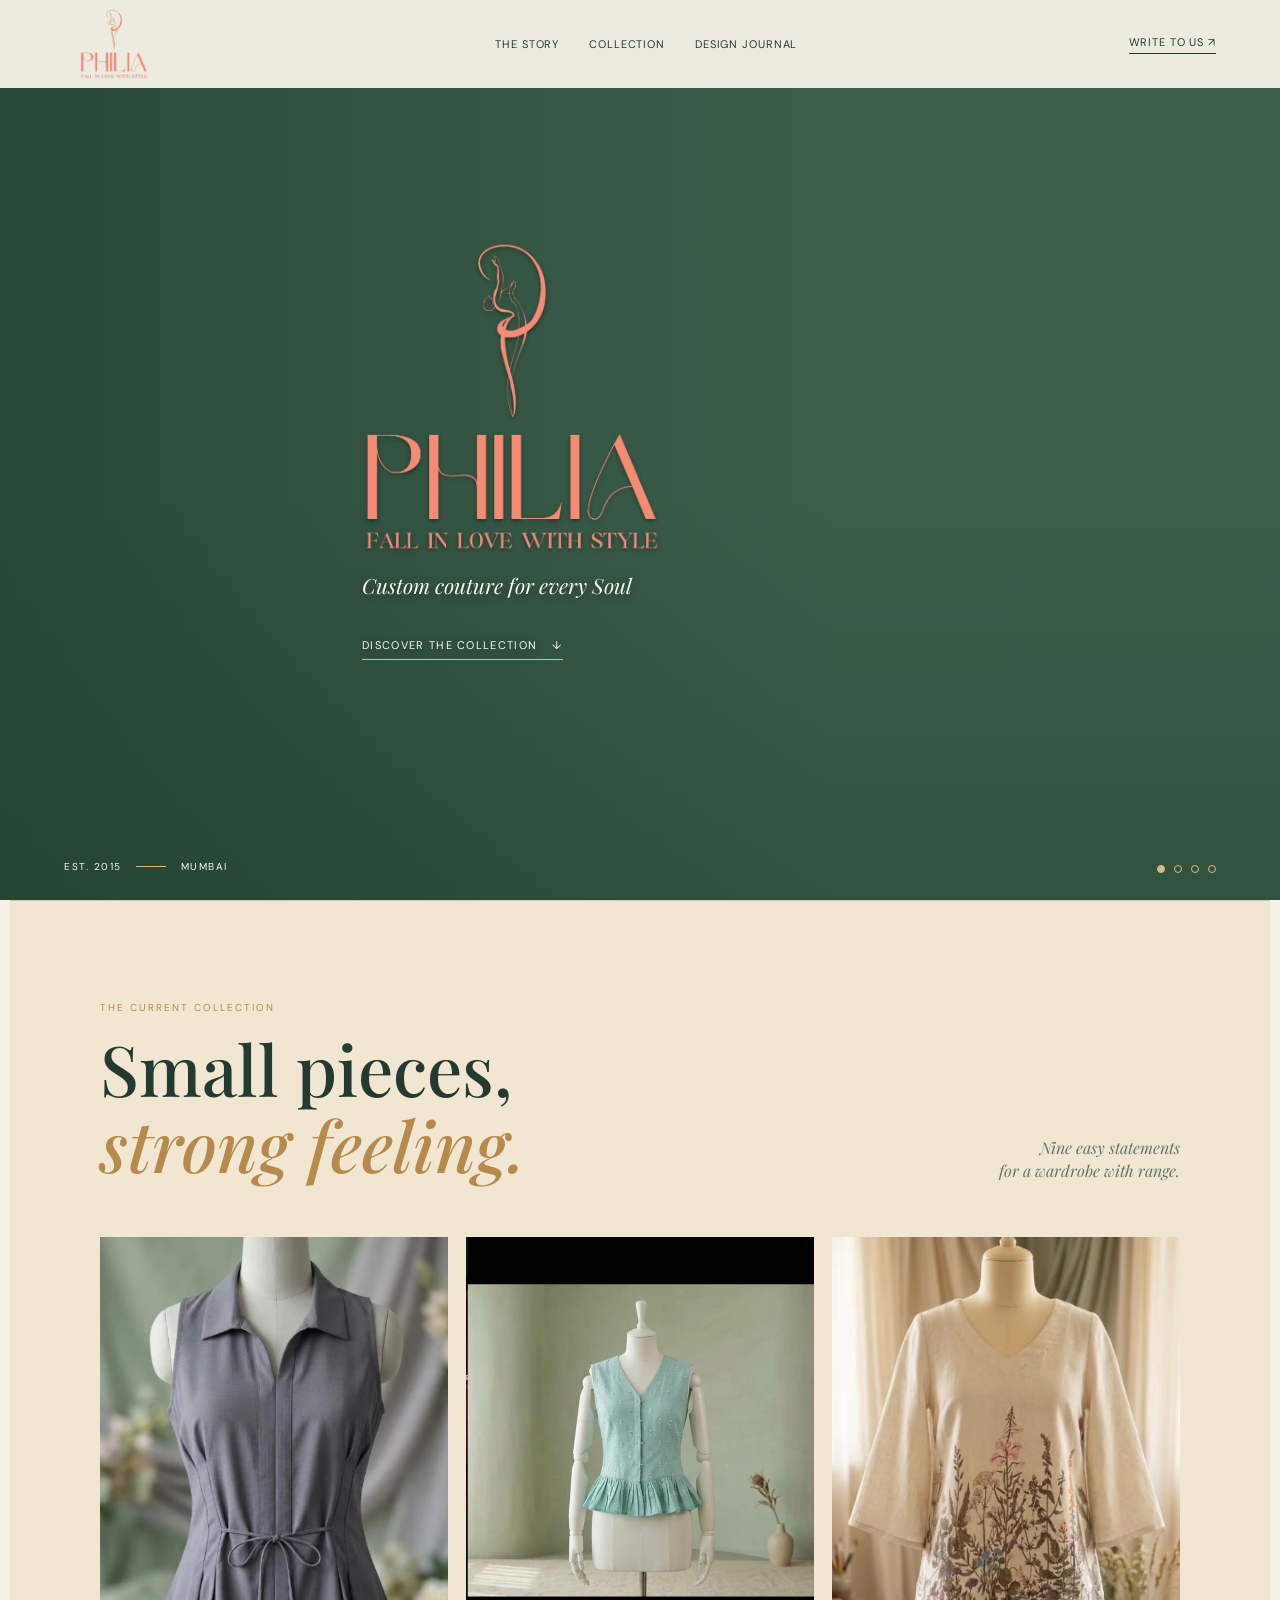
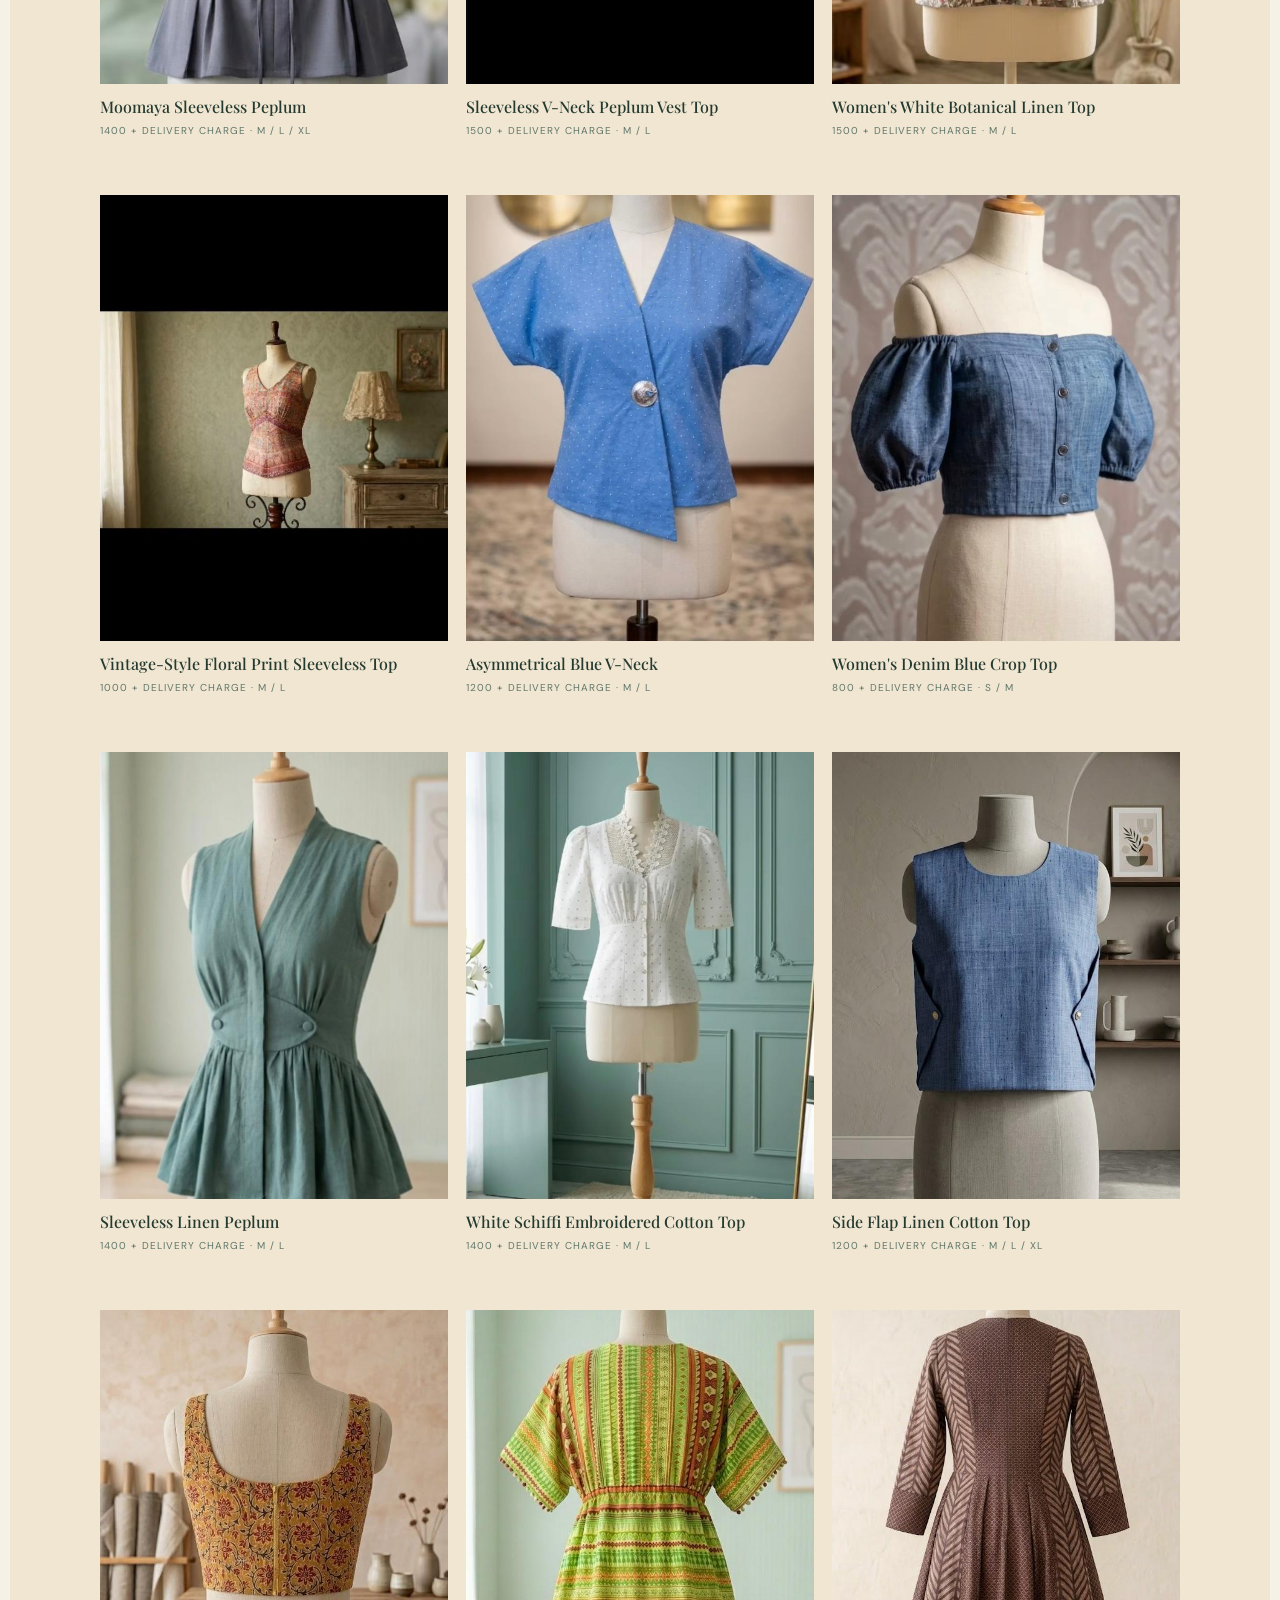
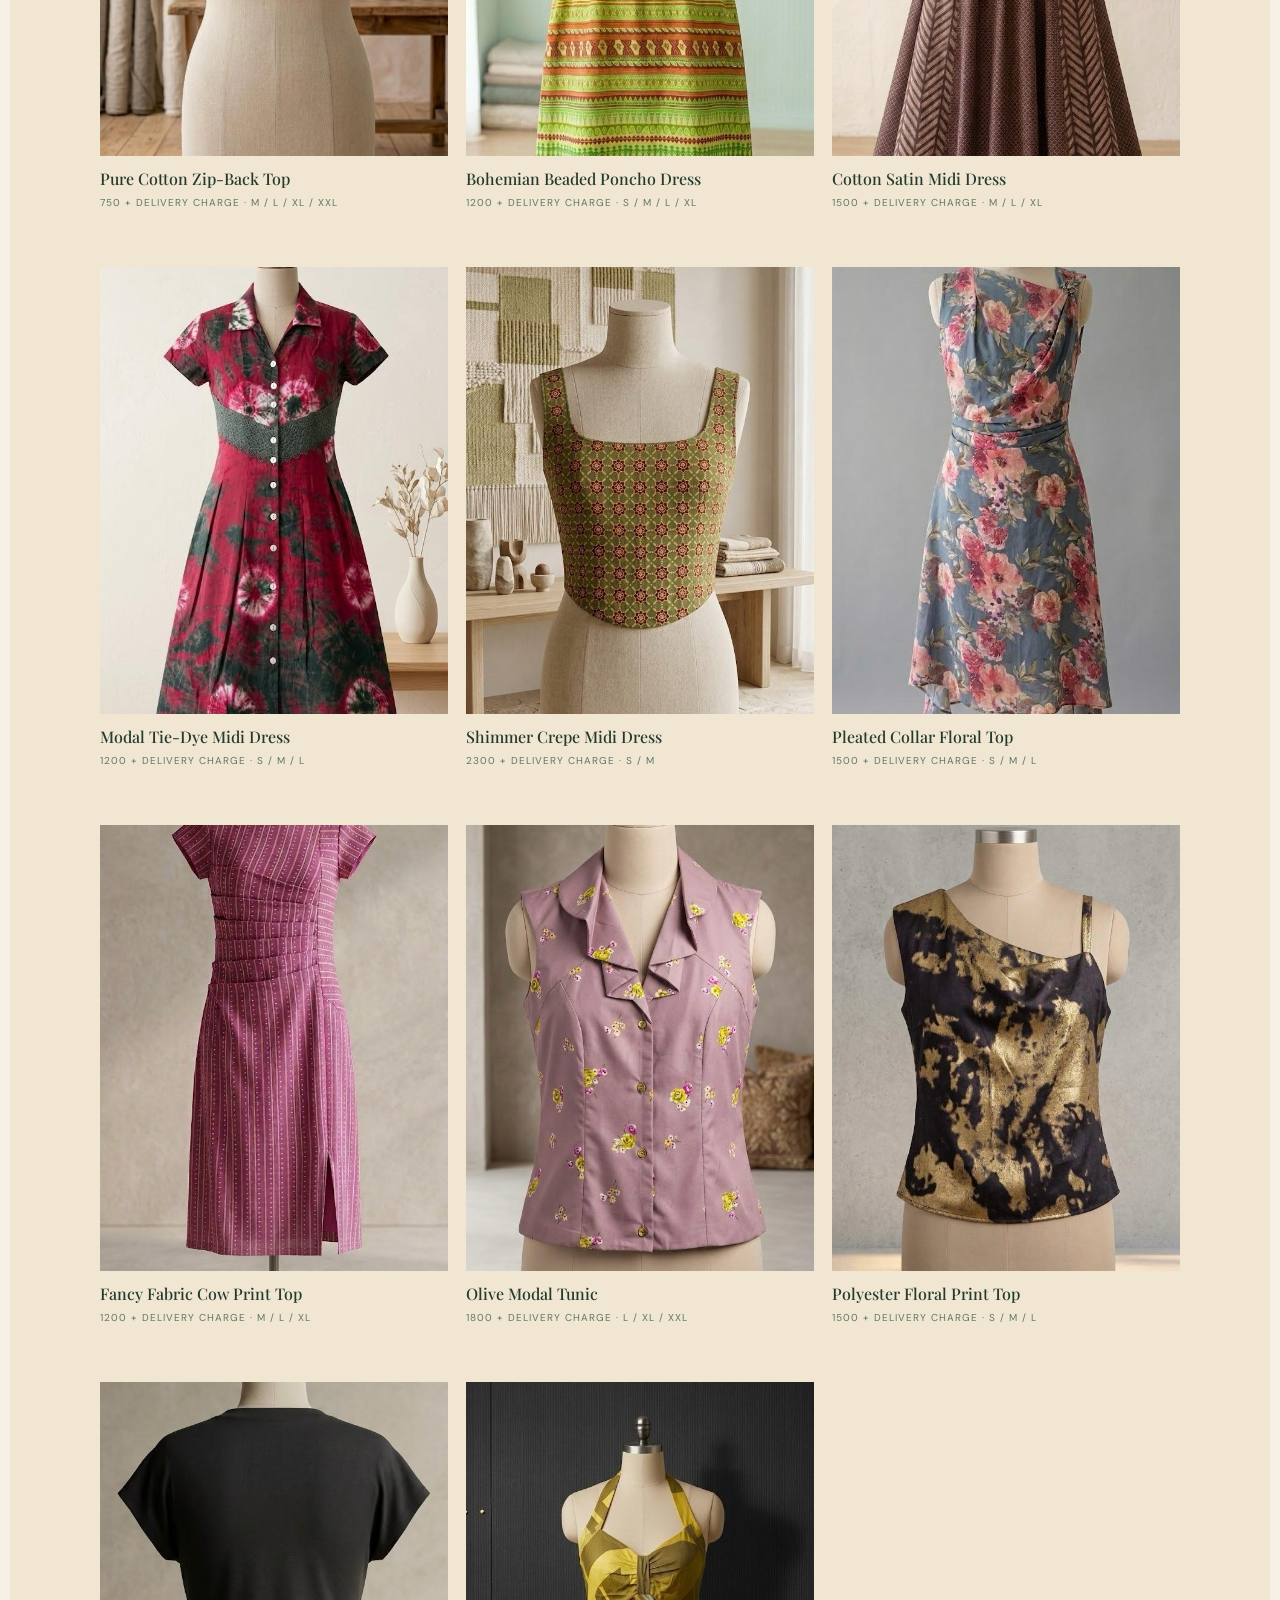
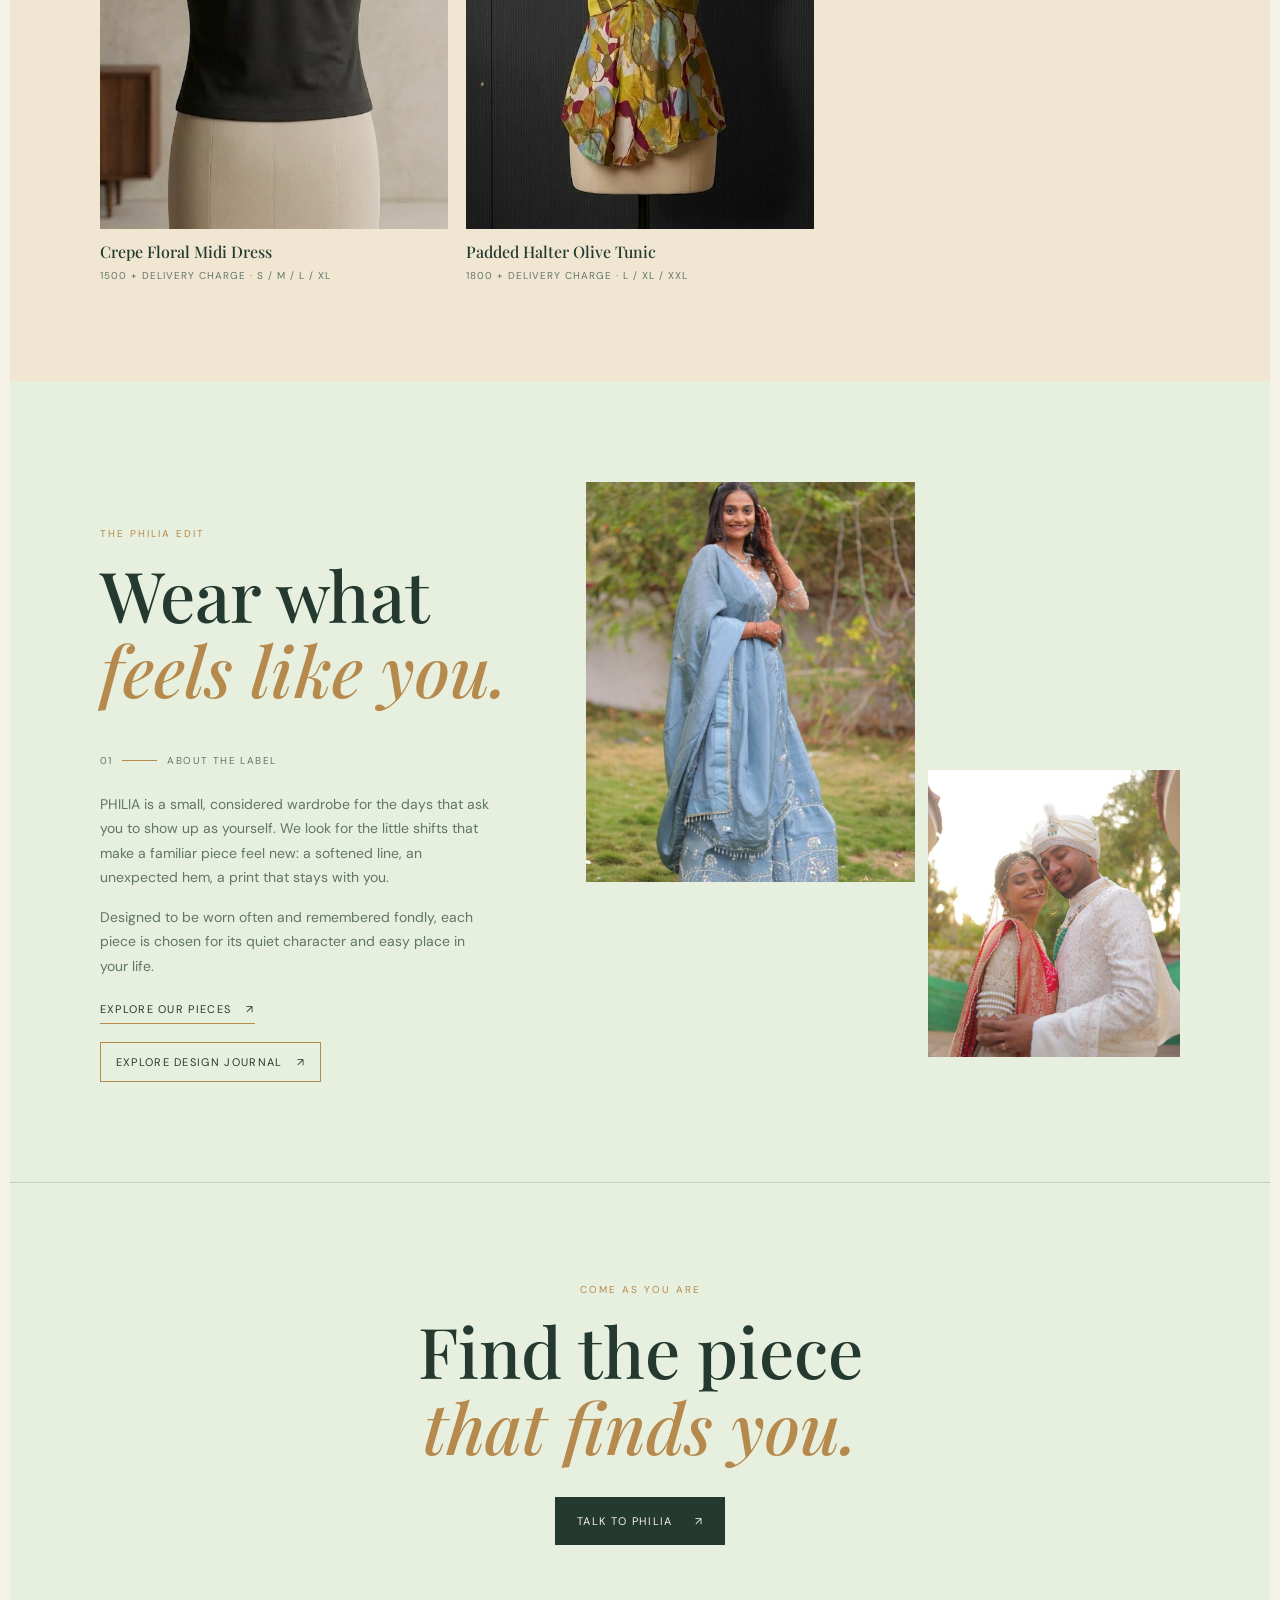
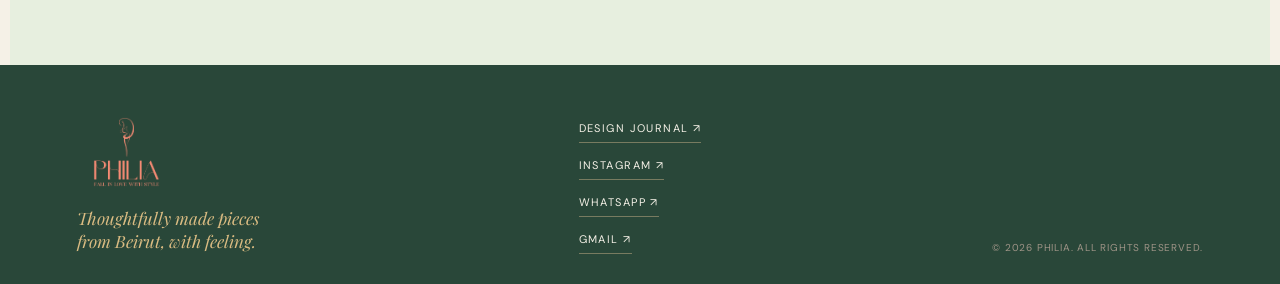
==== commit 006a3602: "changes" ====
--- a/index.html
+++ b/index.html
@@ -25,17 +25,17 @@
     <section class="hero" aria-label="PHILIA introduction">
       <div class="hero-slideshow" data-hero-slideshow>
         <div class="hero-slide is-active"><video class="hero-video" autoplay muted loop playsinline preload="metadata"><source src="client reviews.mp4" type="video/mp4"></video></div>
-        <div class="hero-slide"><img class="hero-video" src="designs/WhatsApp Image 2026-09-01 at 2.03.04 PM (2).jpeg" alt="PHILIA collection look"></div>
-        <div class="hero-slide"><img class="hero-video" src="designs/WhatsApp Image 2026-09-01 at 2.03.07 PM (2).jpeg" alt="PHILIA collection detail"></div>
-        <div class="hero-slide"><img class="hero-video" src="designs/WhatsApp Image 2026-09-01 at 2.03.10 PM.jpeg" alt="PHILIA editorial look"></div>
+        <div class="hero-slide"><img class="hero-video" src="designs/WhatsApp Image 2026-09-05 at 6.20.10 PM (2).jpeg" alt="PHILIA collection look"></div>
+        <div class="hero-slide"><img class="hero-video" src="designs/WhatsApp Image 2026-09-05 at 6.20.11 PM (2).jpeg" alt="PHILIA collection detail"></div>
+        <div class="hero-slide"><img class="hero-video" src="designs/WhatsApp Image 2026-09-05 at 6.20.12 PM (2).jpeg" alt="PHILIA editorial look"></div>
       </div>
       <div class="hero-wash"></div>
       <div class="hero-copy">
         <img class="hero-logo" src="philia_logo_transparent.png" alt="PHILIA - Fall in Love with Style">
-        <p class="hero-tagline">Pieces with a point of view.<br>Made for your everyday becoming.</p>
+        <p class="hero-tagline">Custom couture for every Soul</p>
         <a class="text-link text-link-light" href="#collection">Discover the collection <span aria-hidden="true">↓</span></a>
       </div>
-      <p class="hero-credit">Est. 2026 <span></span> Beirut</p>
+      <p class="hero-credit">Est. 2015 <span></span> Mumbai</p>
       <div class="hero-dots" aria-label="Hero slideshow navigation">
         <button class="hero-dot is-active" type="button" data-hero-slide="0" aria-label="Show hero video"></button>
         <button class="hero-dot" type="button" data-hero-slide="1" aria-label="Show hero image one"></button>
@@ -62,10 +62,10 @@
       </div>
       <div class="story-gallery">
         <figure class="story-image story-image-tall">
-          <img src="designs/WhatsApp Image 2026-09-01 at 2.03.03 PM.jpeg" alt="PHILIA collection detail" loading="lazy">
+          <img src="designs/WhatsApp Image 2026-09-05 at 6.20.09 PM.jpeg" alt="PHILIA collection detail" loading="lazy">
         </figure>
         <figure class="story-image story-image-small">
-          <img src="designs/WhatsApp Image 2026-09-01 at 2.03.04 PM (1).jpeg" alt="Softly tailored PHILIA silhouette" loading="lazy">
+          <img src="designs/WhatsApp Image 2026-09-05 at 6.20.10 PM (1).jpeg" alt="Softly tailored PHILIA silhouette" loading="lazy">
         </figure>
       </div>
       <div class="story-copy">
--- a/styles.css
+++ b/styles.css
@@ -19,7 +19,7 @@
 button { font: inherit; }
 .site-header { align-items: center; background: rgba(245, 241, 231, .96); display: flex; height: 72px; justify-content: space-between; padding: 0 5vw; position: absolute; top: 0; width: 100%; z-index: 4; }
 .wordmark { font: 600 19px var(--serif); letter-spacing: .23em; }
-.wordmark img { display: block; height: 58px; object-fit: contain; width: 72px; }
+.wordmark img { display: block; height: 70px; object-fit: contain; width: 100px; }
 .wordmark-dot, .hero-mark { color: var(--gold); }
 .site-nav { display: none; gap: 30px; }
 .site-nav a, .header-contact { font-size: 11px; letter-spacing: .08em; text-transform: uppercase; }
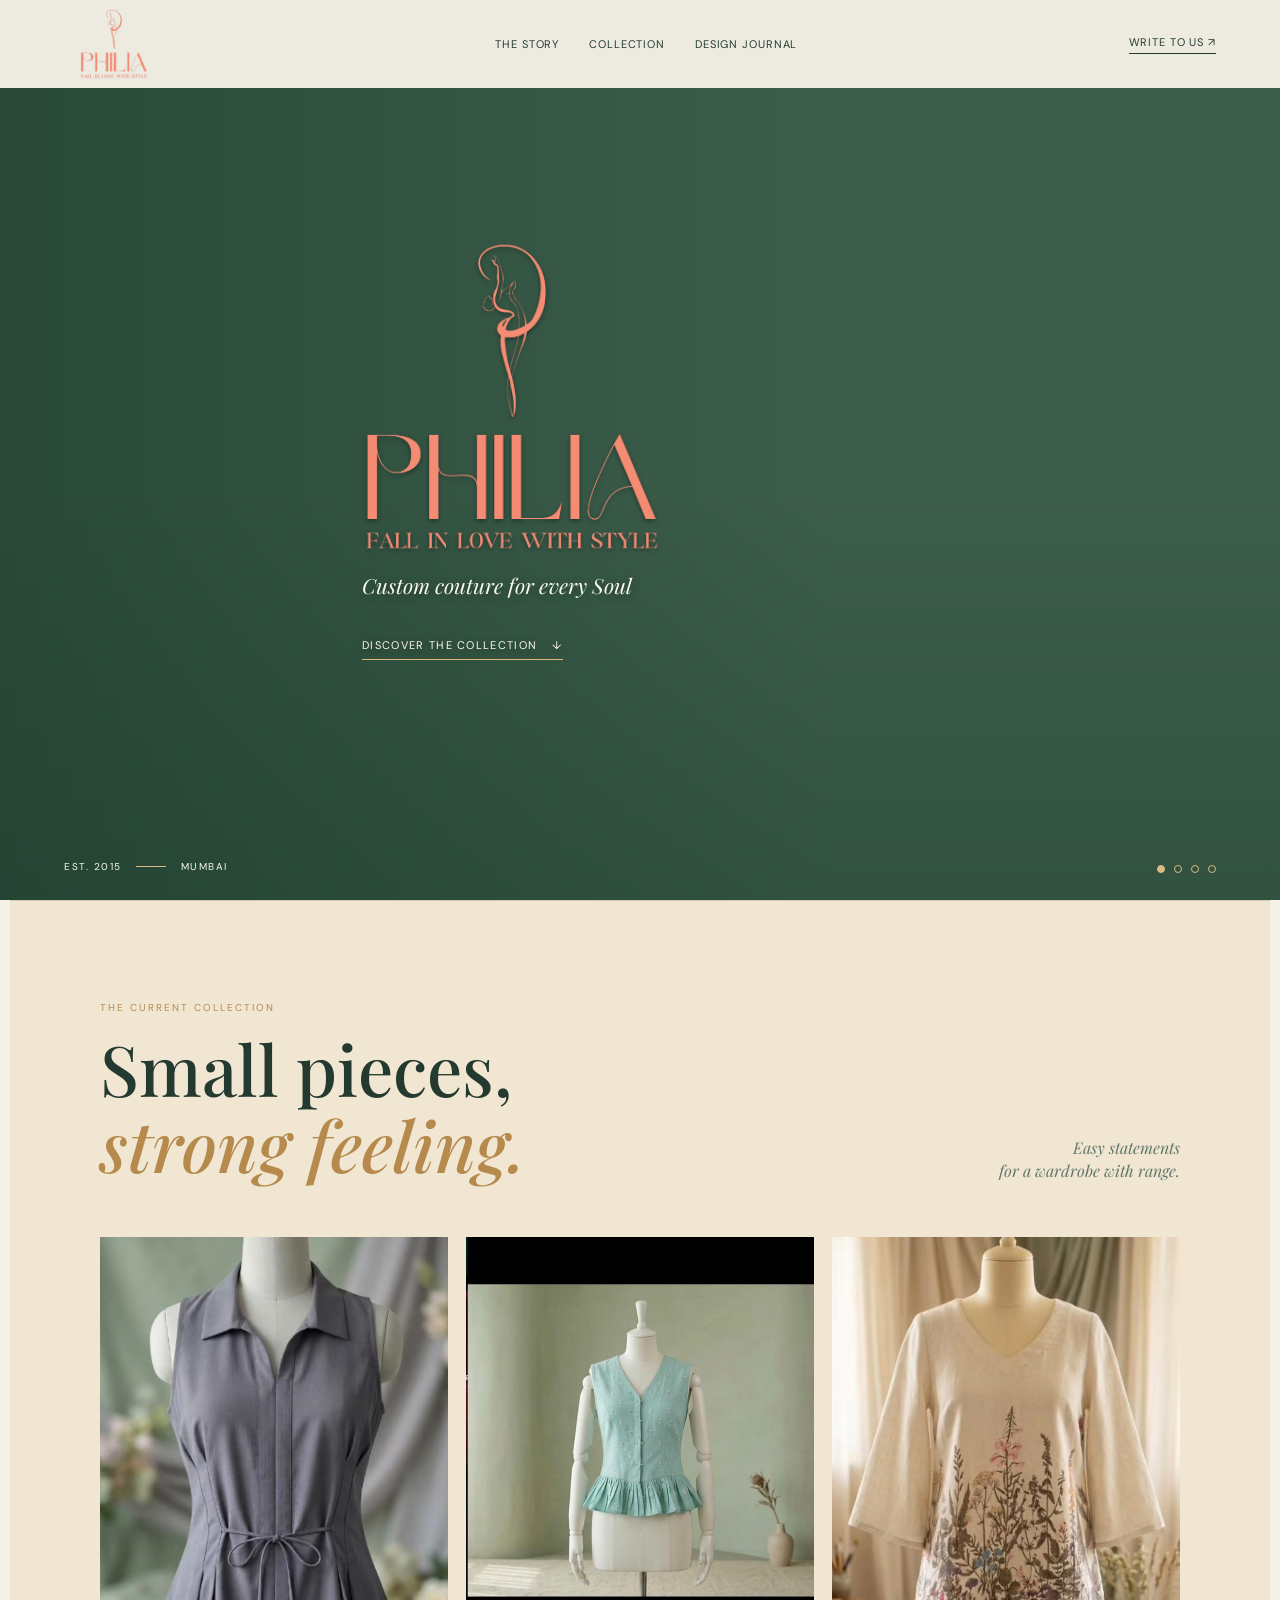
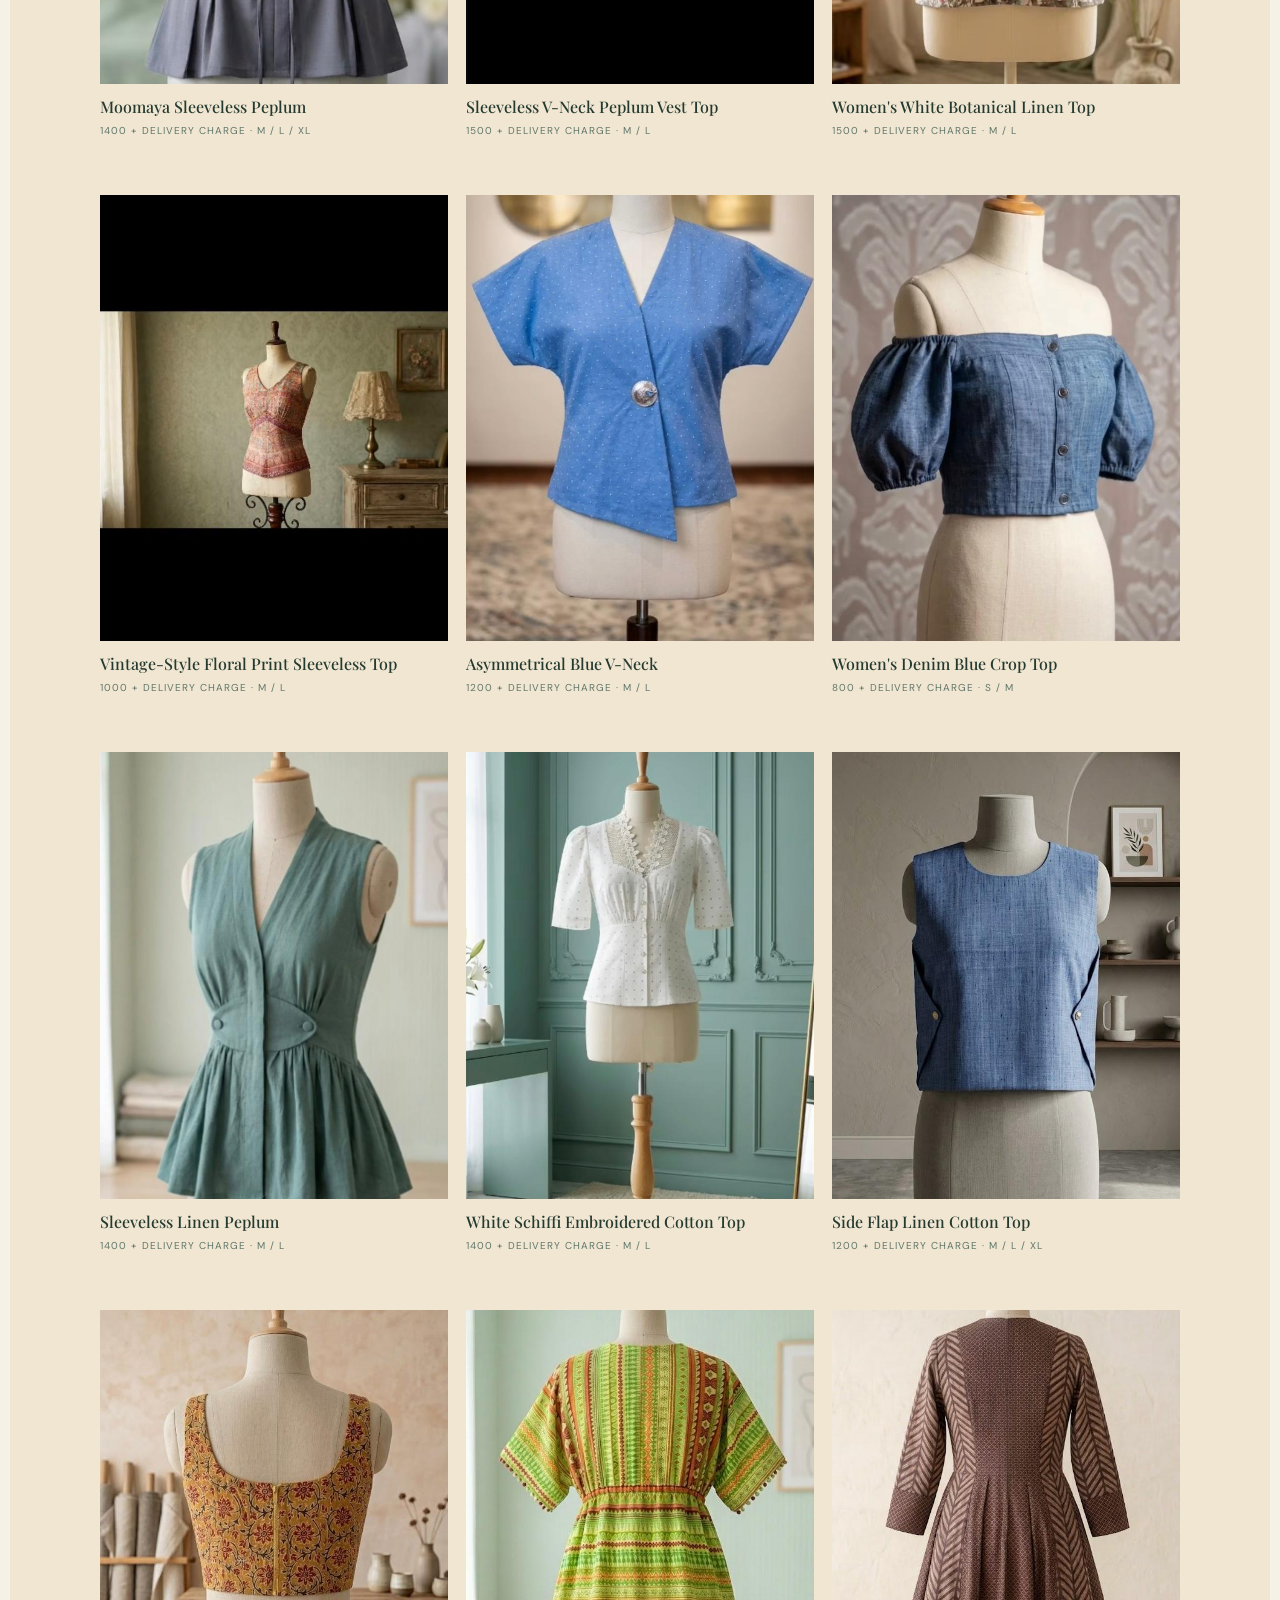
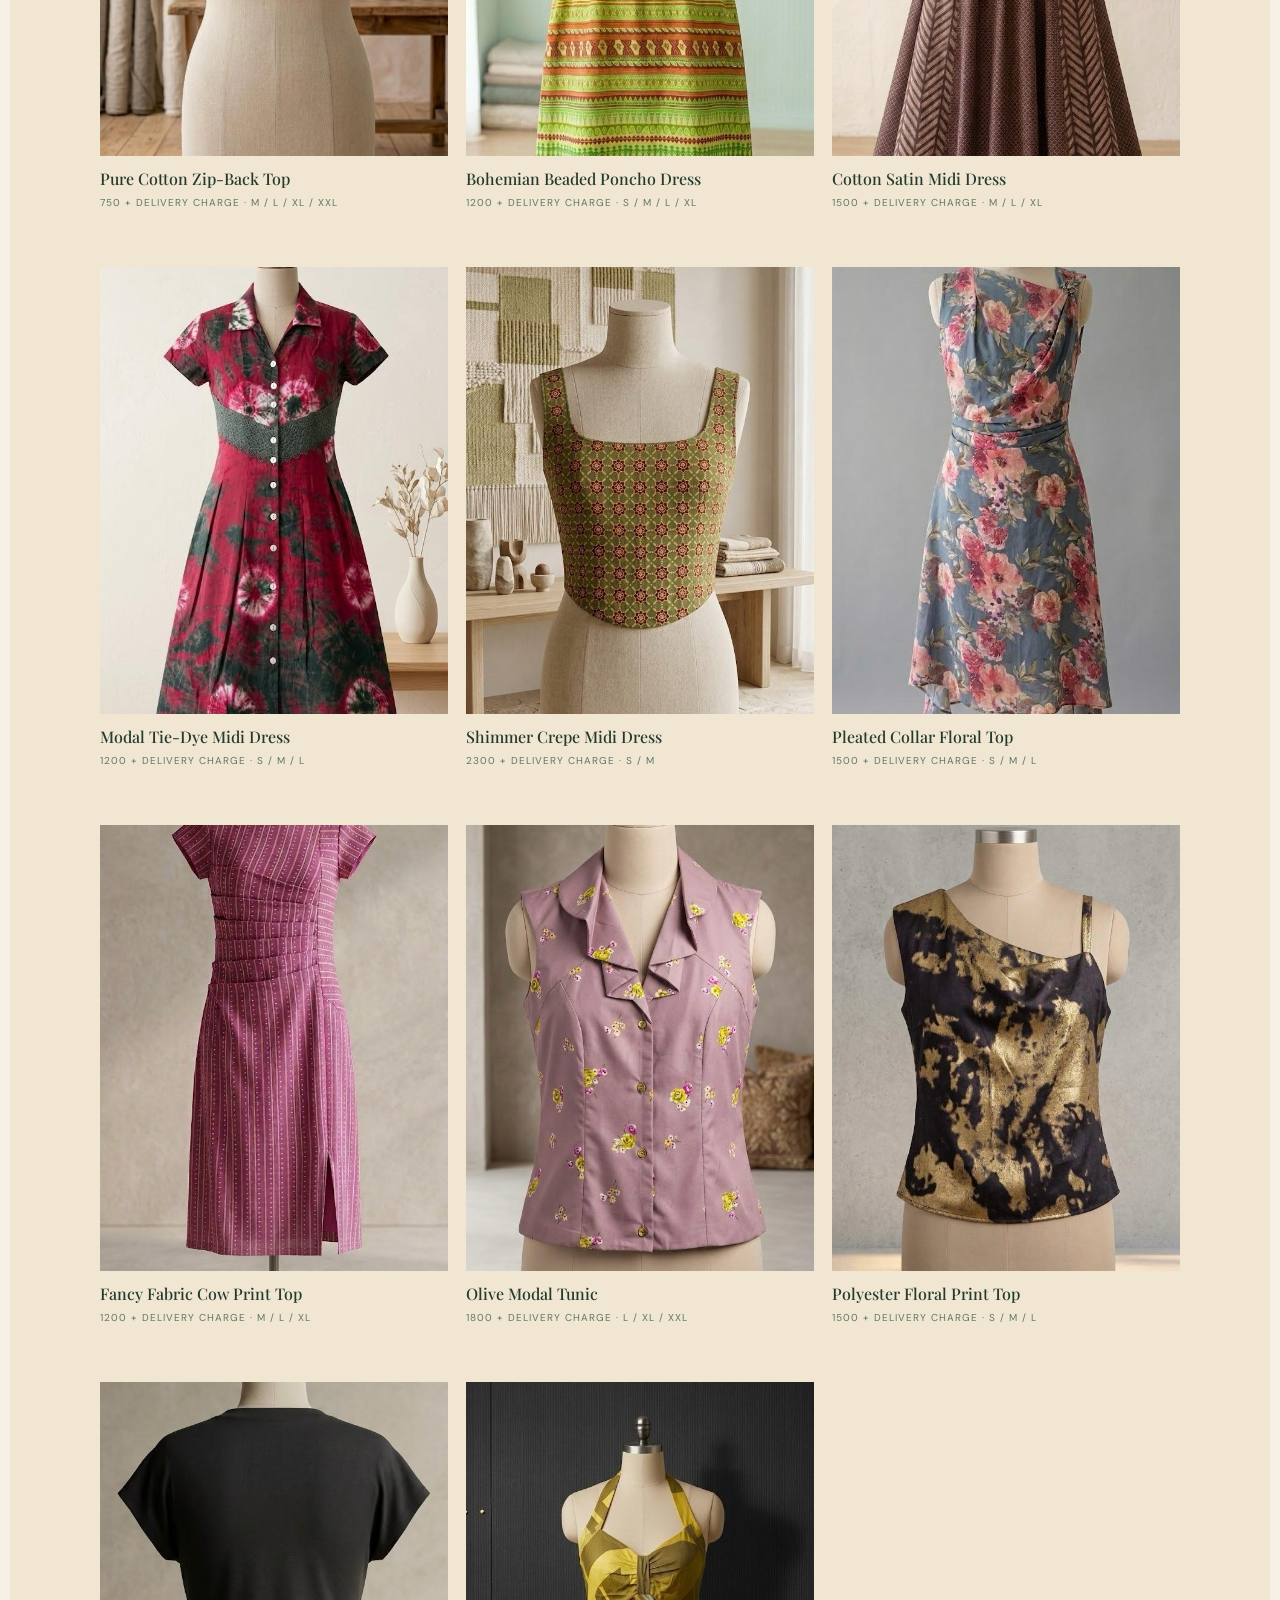
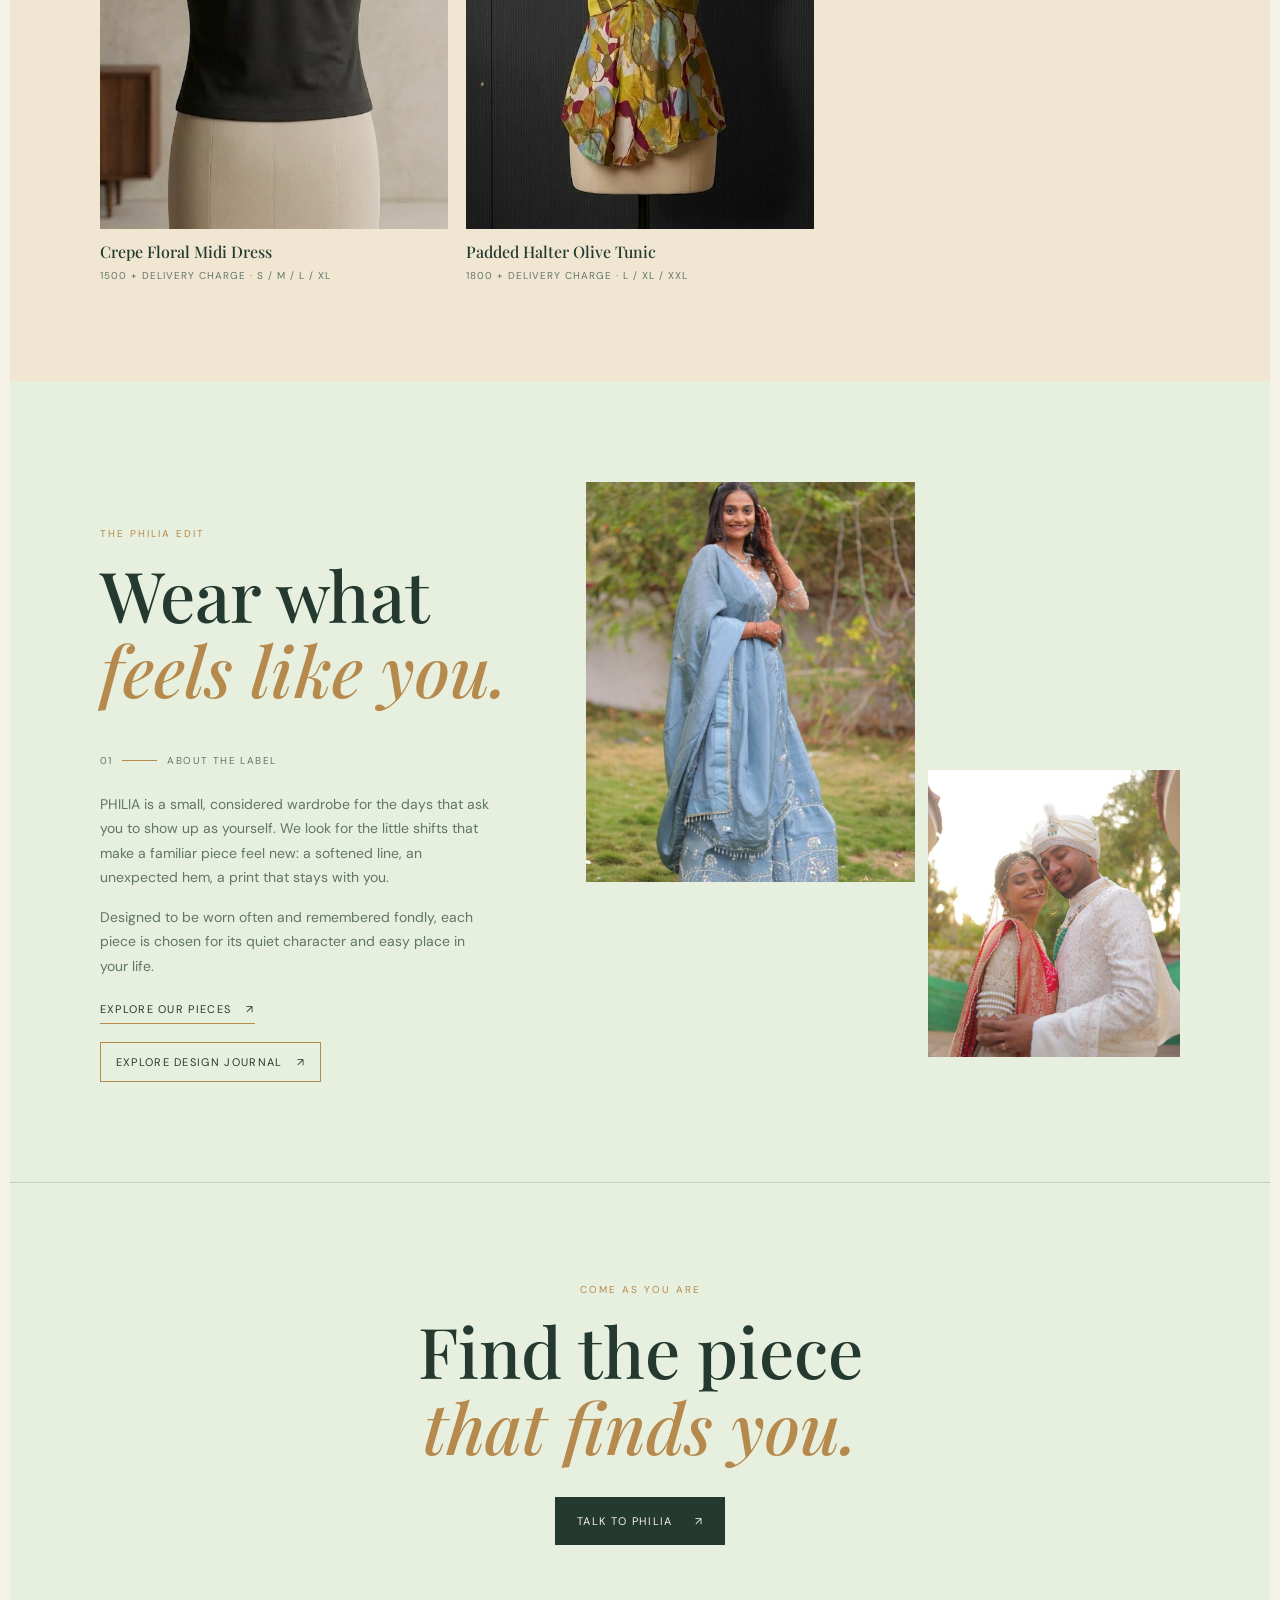
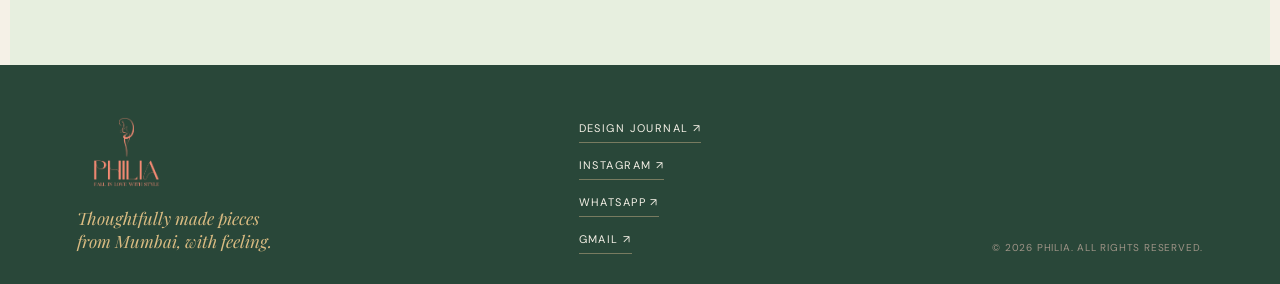
==== commit ef6fe2b0: "changed mumbai" ====
--- a/index.html
+++ b/index.html
@@ -50,7 +50,7 @@
           <p class="eyebrow">The current collection</p>
           <h2>Small pieces,<br><em>strong feeling.</em></h2>
         </div>
-        <p class="collection-note">Nine easy statements<br>for a wardrobe with range.</p>
+        <p class="collection-note">Easy statements<br>for a wardrobe with range.</p>
       </div>
       <div class="product-grid" id="product-grid" aria-live="polite"></div>
     </section>
@@ -87,7 +87,7 @@
   </main>
 
   <footer class="site-footer">
-    <div class="footer-brand"><a class="wordmark" href="#top"><img src="philia_logo_transparent.png" alt="PHILIA"></a><p>Thoughtfully made pieces<br>from Beirut, with feeling.</p></div>
+    <div class="footer-brand"><a class="wordmark" href="#top"><img src="philia_logo_transparent.png" alt="PHILIA"></a><p>Thoughtfully made pieces<br>from Mumbai, with feeling.</p></div>
     <div class="footer-links"><a href="designs.html">Design journal <span aria-hidden="true">↗</span></a><a href="https://www.instagram.com/philia_byvaishali/" target="_blank" rel="noreferrer">Instagram <span aria-hidden="true">↗</span></a><a href="https://wa.me/919619113823" target="_blank" rel="noreferrer">WhatsApp <span aria-hidden="true">↗</span></a><a href="mailto:philiabyvaishali@gmail.com">Gmail <span aria-hidden="true">↗</span></a></div>
     <p class="footer-legal">© 2026 PHILIA. All rights reserved.</p>
   </footer>
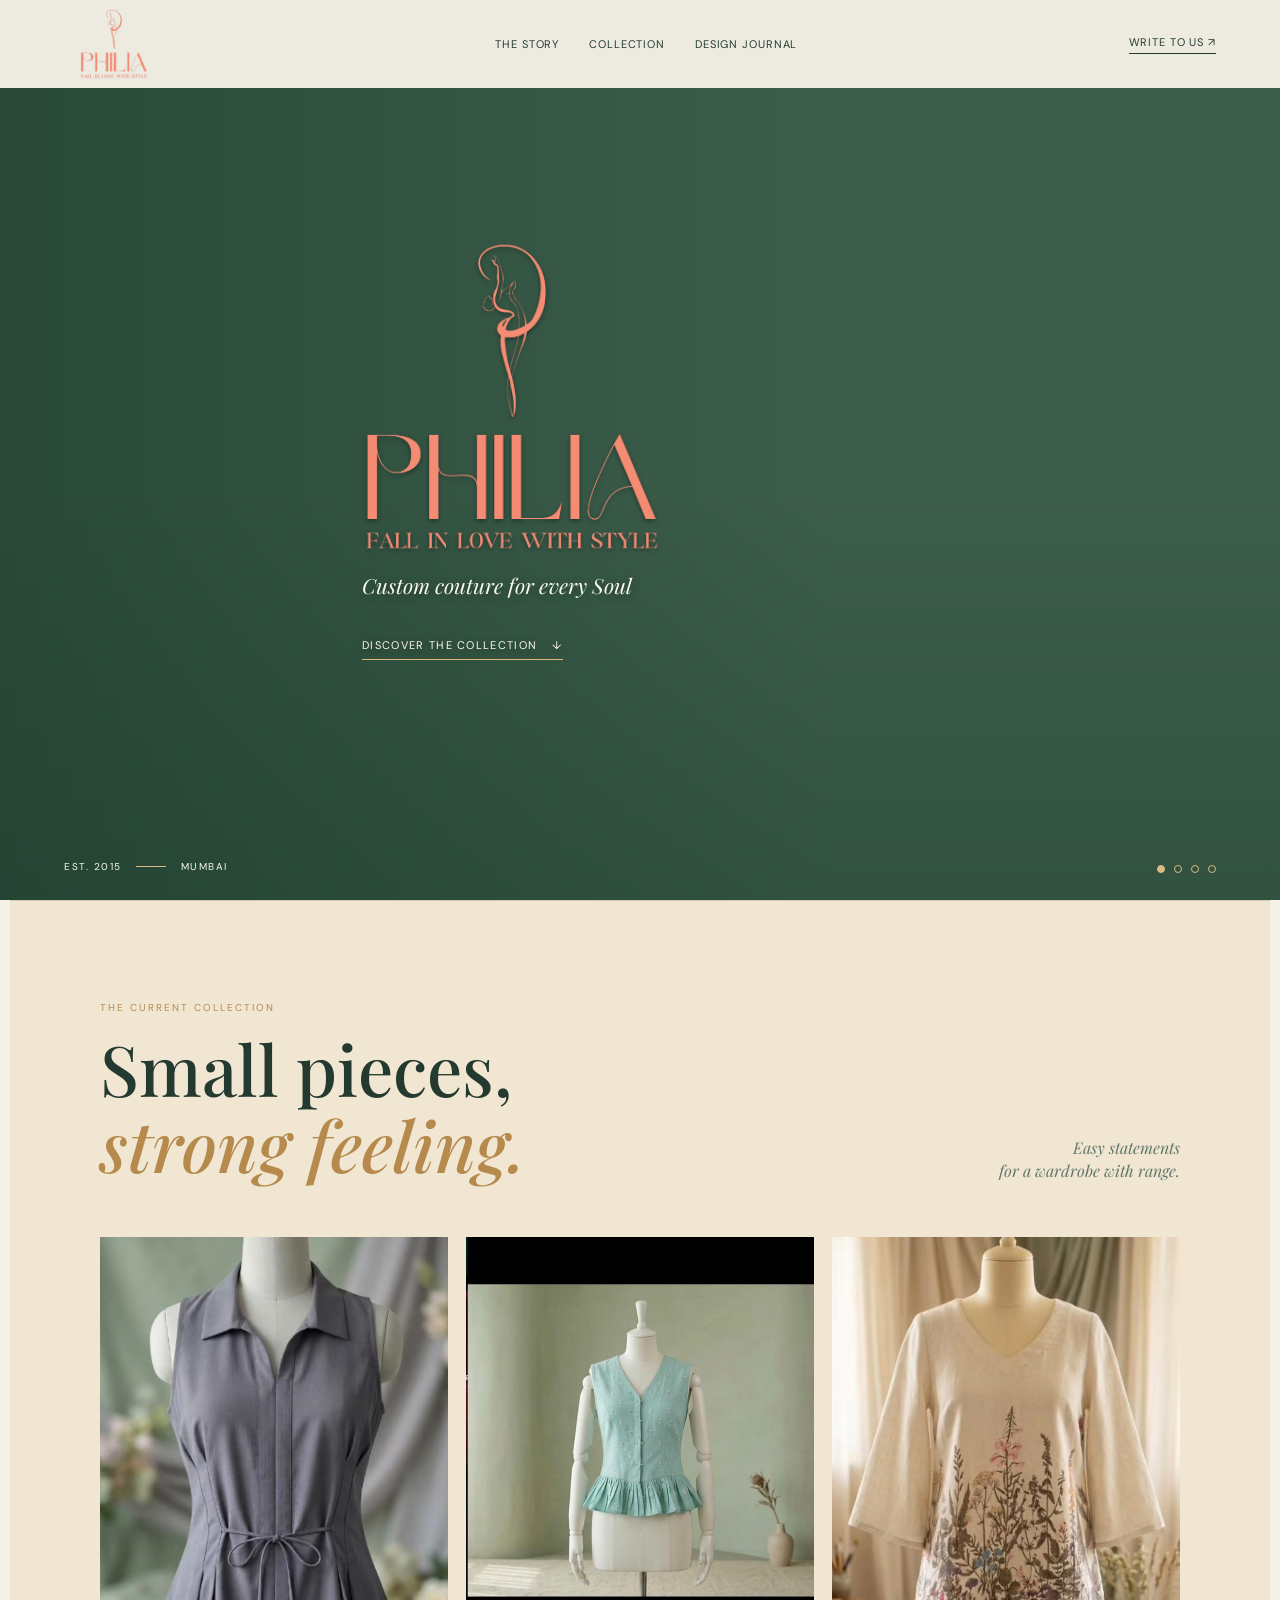
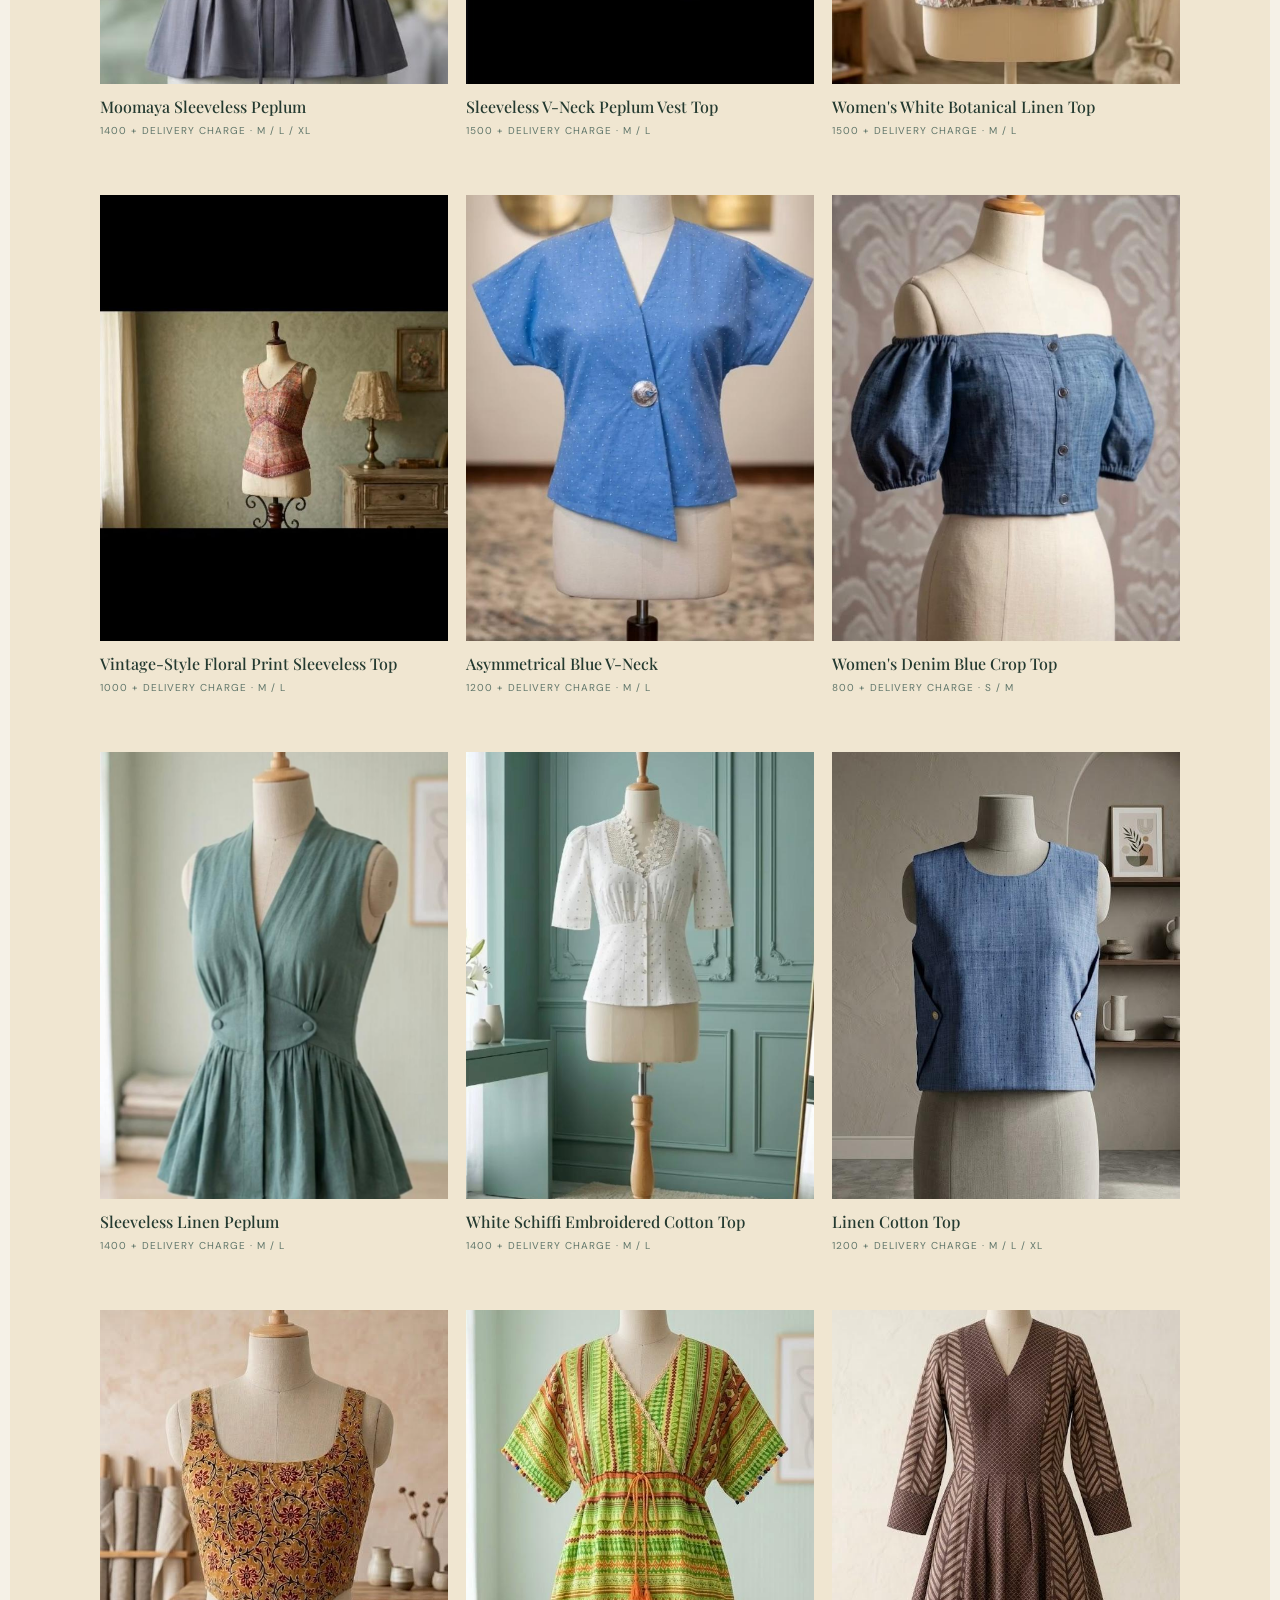
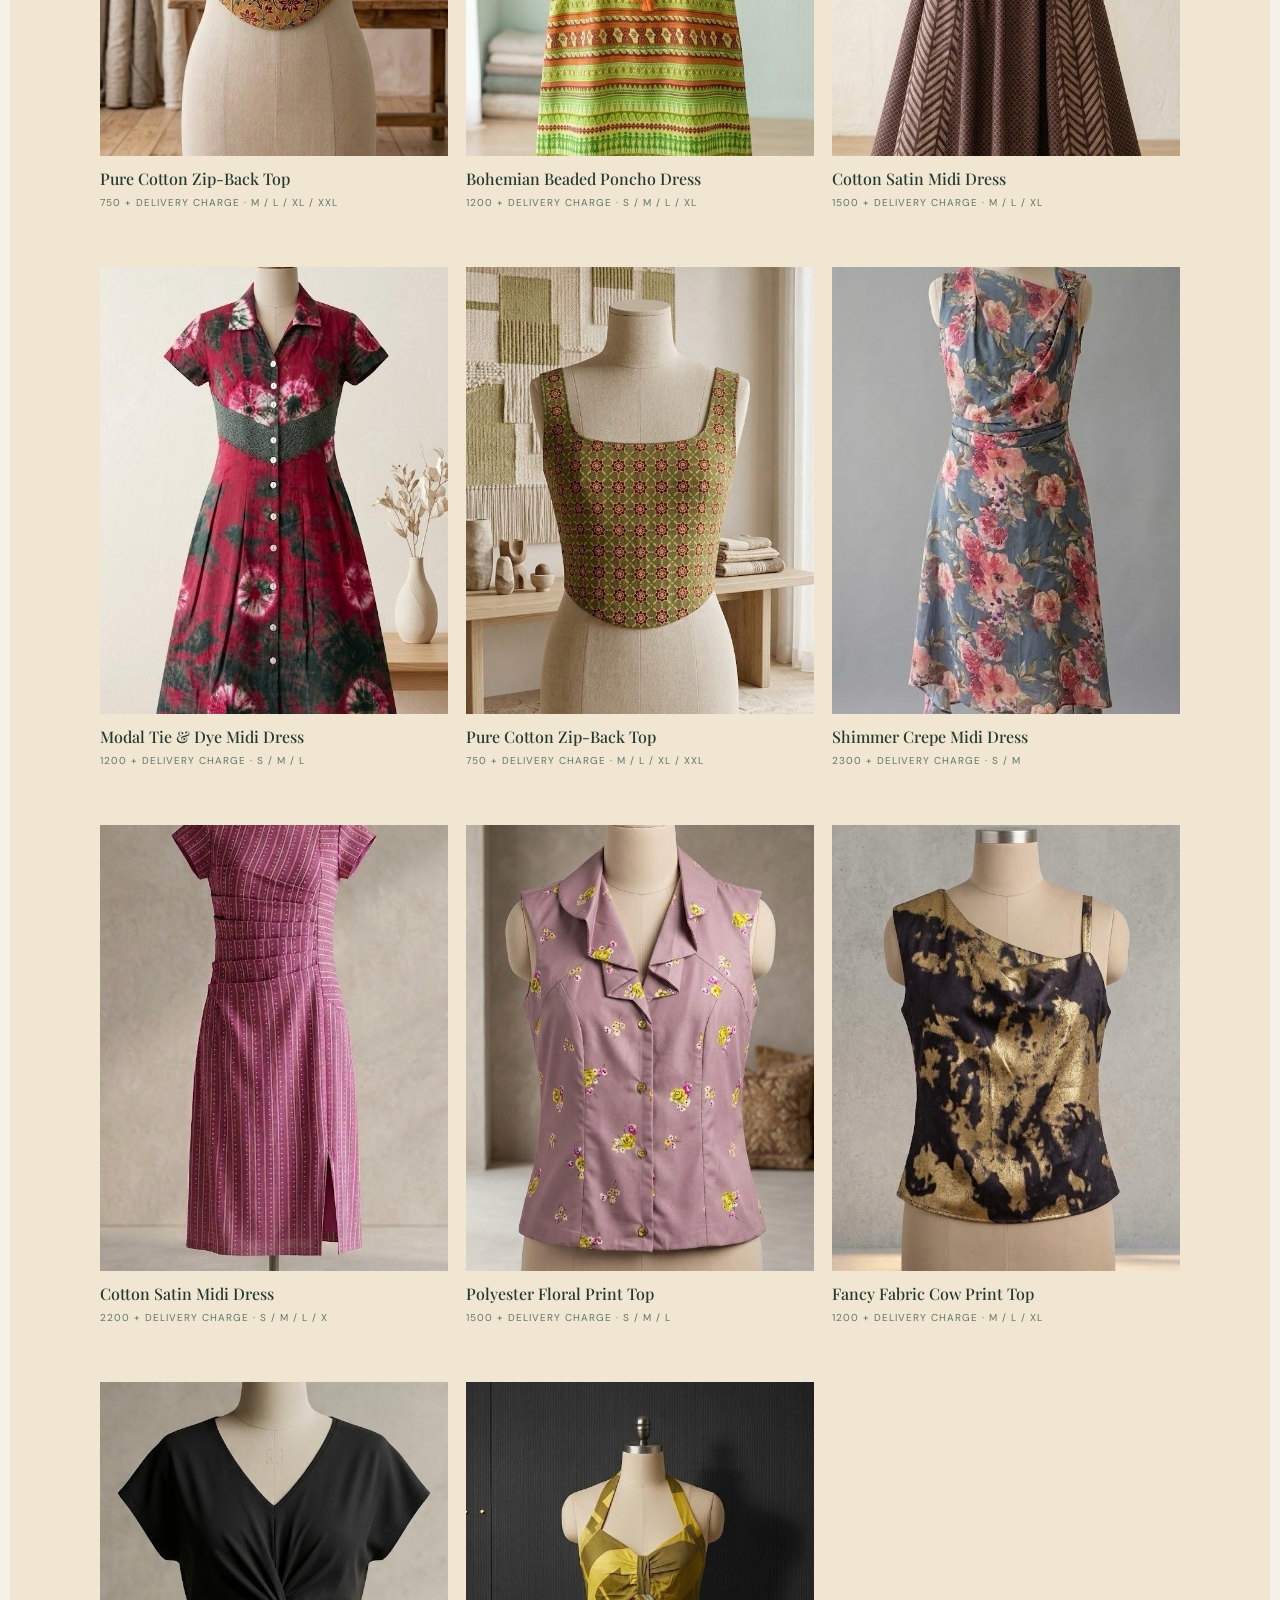
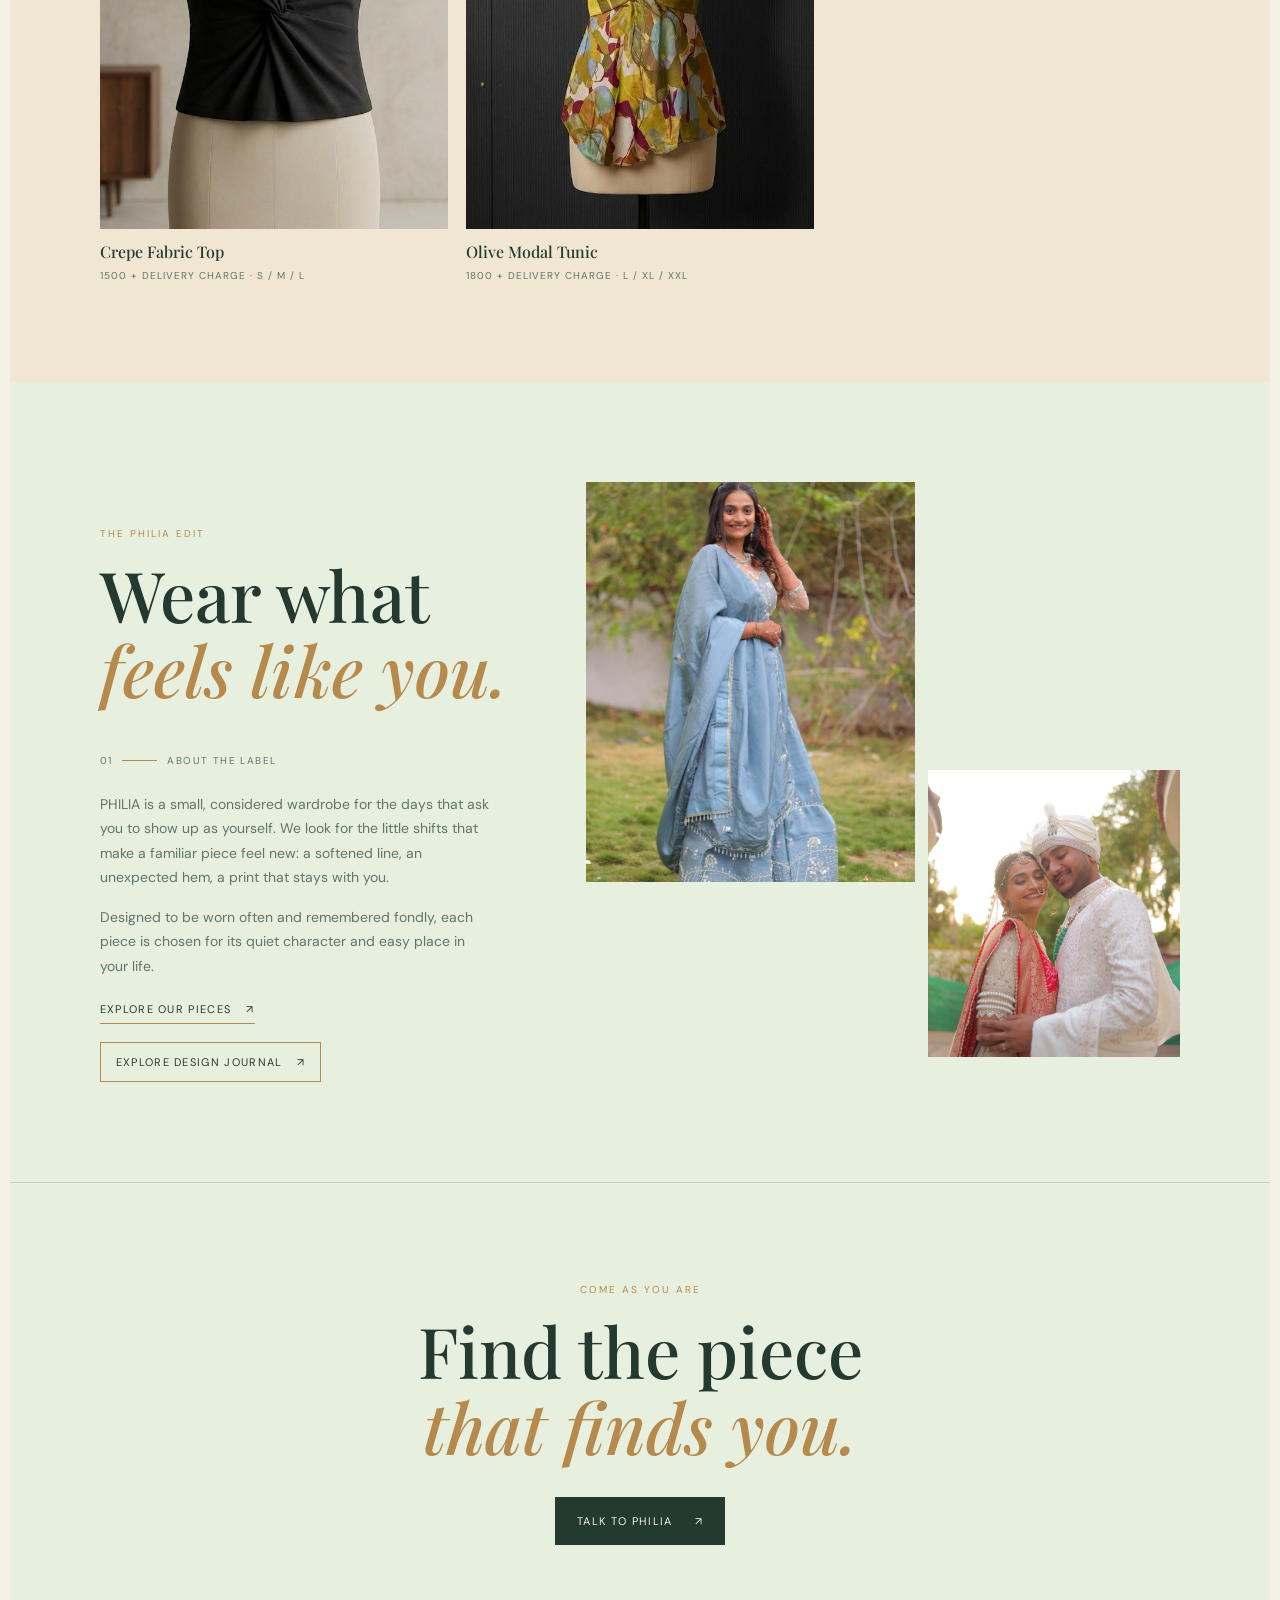
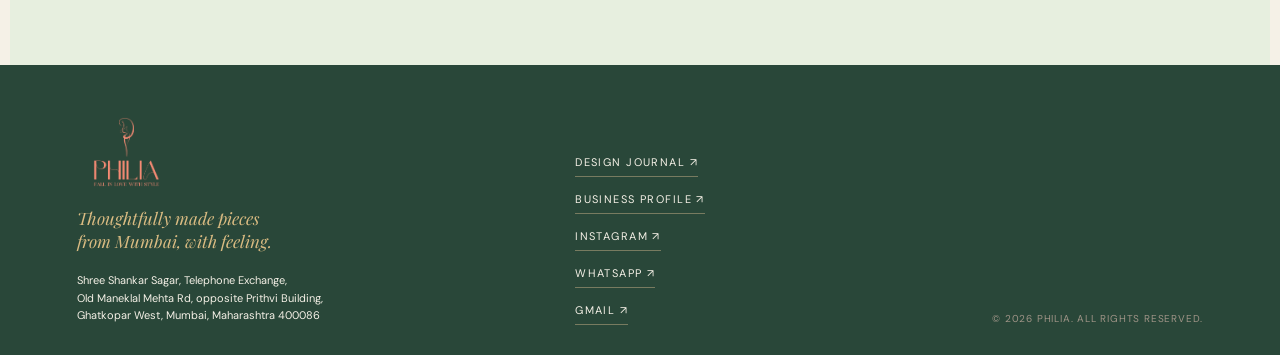
==== commit fd475e0c: "complete" ====
--- a/index.html
+++ b/index.html
@@ -87,8 +87,8 @@
   </main>
 
   <footer class="site-footer">
-    <div class="footer-brand"><a class="wordmark" href="#top"><img src="philia_logo_transparent.png" alt="PHILIA"></a><p>Thoughtfully made pieces<br>from Mumbai, with feeling.</p></div>
-    <div class="footer-links"><a href="designs.html">Design journal <span aria-hidden="true">↗</span></a><a href="https://www.instagram.com/philia_byvaishali/" target="_blank" rel="noreferrer">Instagram <span aria-hidden="true">↗</span></a><a href="https://wa.me/919619113823" target="_blank" rel="noreferrer">WhatsApp <span aria-hidden="true">↗</span></a><a href="mailto:philiabyvaishali@gmail.com">Gmail <span aria-hidden="true">↗</span></a></div>
+    <div class="footer-brand"><a class="wordmark" href="#top"><img src="philia_logo_transparent.png" alt="PHILIA"></a><p>Thoughtfully made pieces<br>from Mumbai, with feeling.</p><address class="footer-address">Shree Shankar Sagar, Telephone Exchange,<br>Old Maneklal Mehta Rd, opposite Prithvi Building,<br>Ghatkopar West, Mumbai, Maharashtra 400086</address></div>
+    <div class="footer-links"><a href="designs.html">Design journal <span aria-hidden="true">↗</span></a><a href="https://share.google/tEREf6dBDjdiDzdpP" target="_blank" rel="noreferrer">Business profile <span aria-hidden="true">↗</span></a><a href="https://www.instagram.com/philia_byvaishali/" target="_blank" rel="noreferrer">Instagram <span aria-hidden="true">↗</span></a><a href="https://wa.me/919619113823" target="_blank" rel="noreferrer">WhatsApp <span aria-hidden="true">↗</span></a><a href="mailto:philiabyvaishali@gmail.com">Gmail <span aria-hidden="true">↗</span></a></div>
     <p class="footer-legal">© 2026 PHILIA. All rights reserved.</p>
   </footer>
 
--- a/styles.css
+++ b/styles.css
@@ -79,6 +79,7 @@
 .button-journal:hover { background: var(--gold); color: #fffdf5; }
 .site-footer { background: #294739; color: var(--paper); display: grid; gap: 45px; padding: 52px 6vw 30px; }
 .footer-brand p { color: var(--gold-light); font: italic 17px/1.4 var(--serif); margin: 20px 0 0; }
+.footer-address { color: var(--paper); font-size: 11px; font-style: normal; line-height: 1.6; margin-top: 18px; max-width: 300px; }
 .footer-links { display: flex; flex-direction: column; gap: 15px; }
 .footer-links a { border-bottom: 1px solid rgba(216, 187, 145, .45); font-size: 11px; letter-spacing: .13em; padding-bottom: 7px; text-transform: uppercase; width: fit-content; }
 .footer-legal { color: #9f9487; font-size: 10px; letter-spacing: .08em; margin: 0; text-transform: uppercase; }
